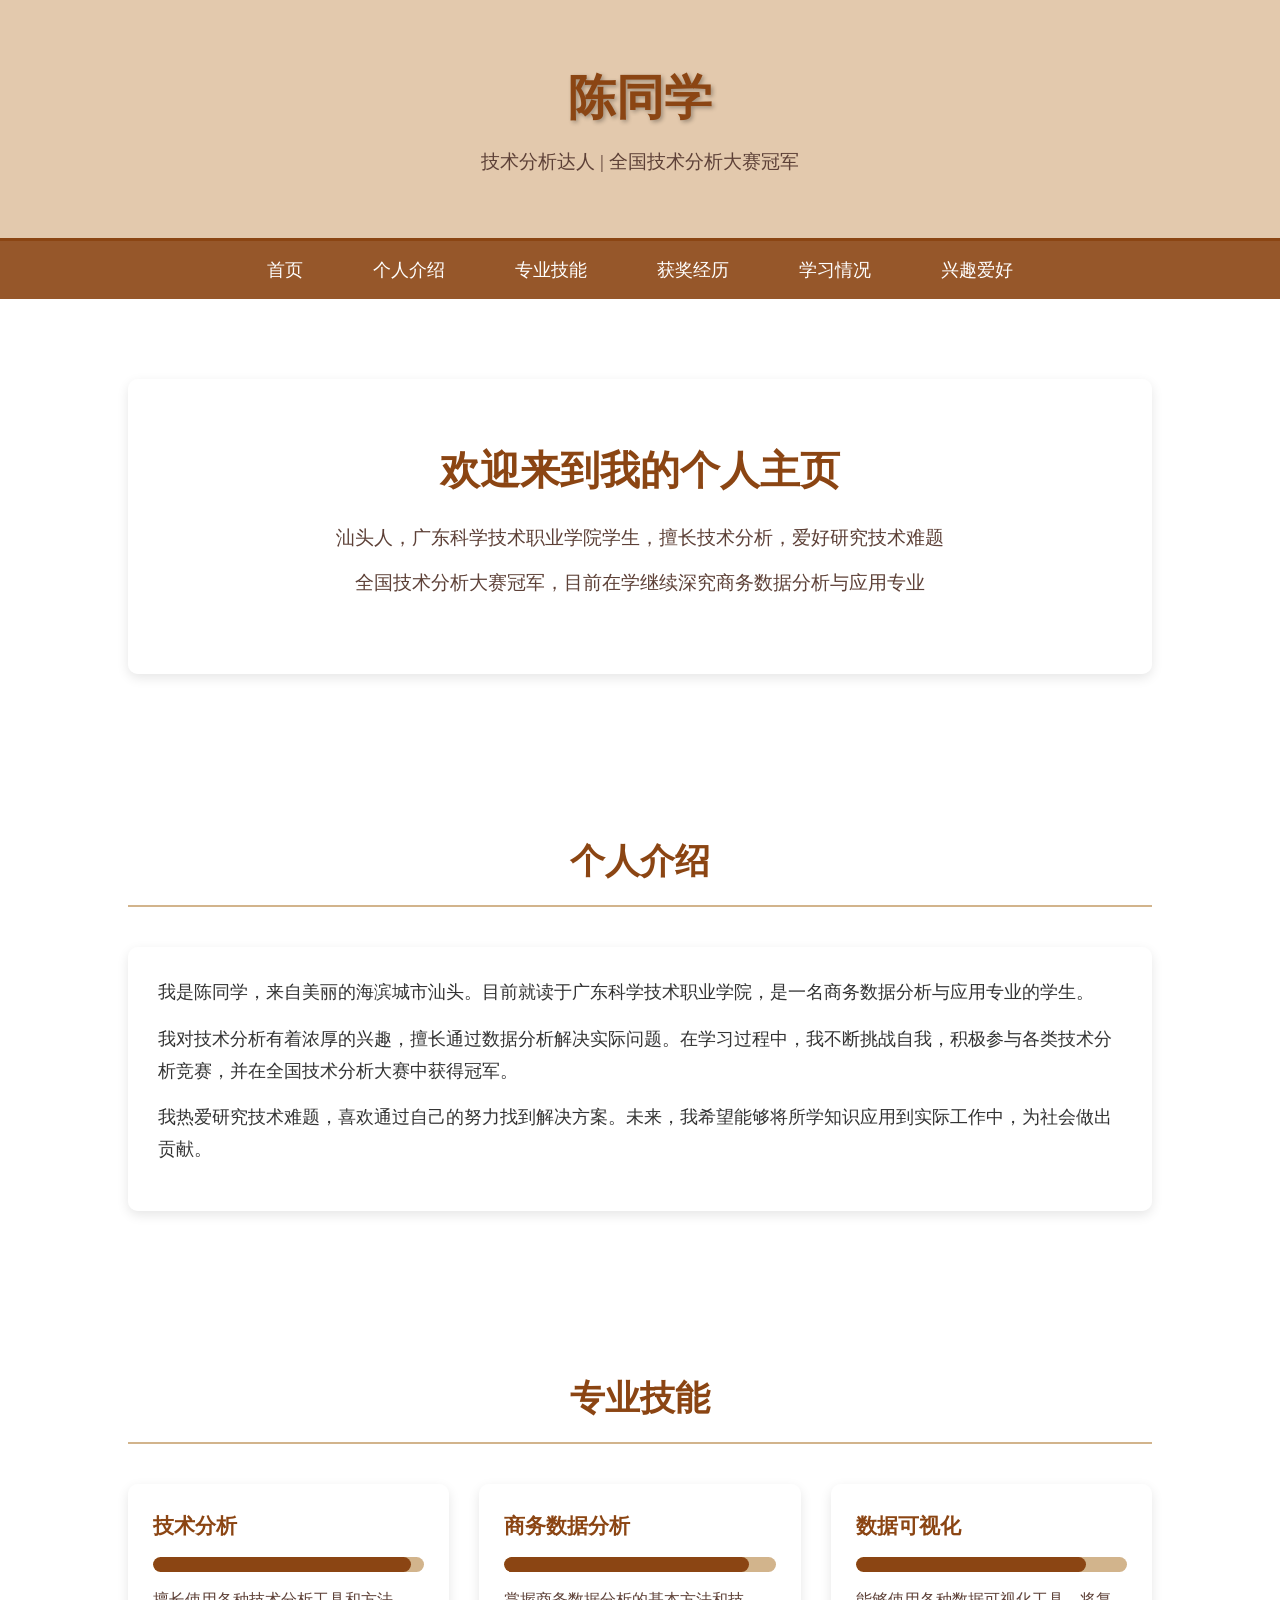
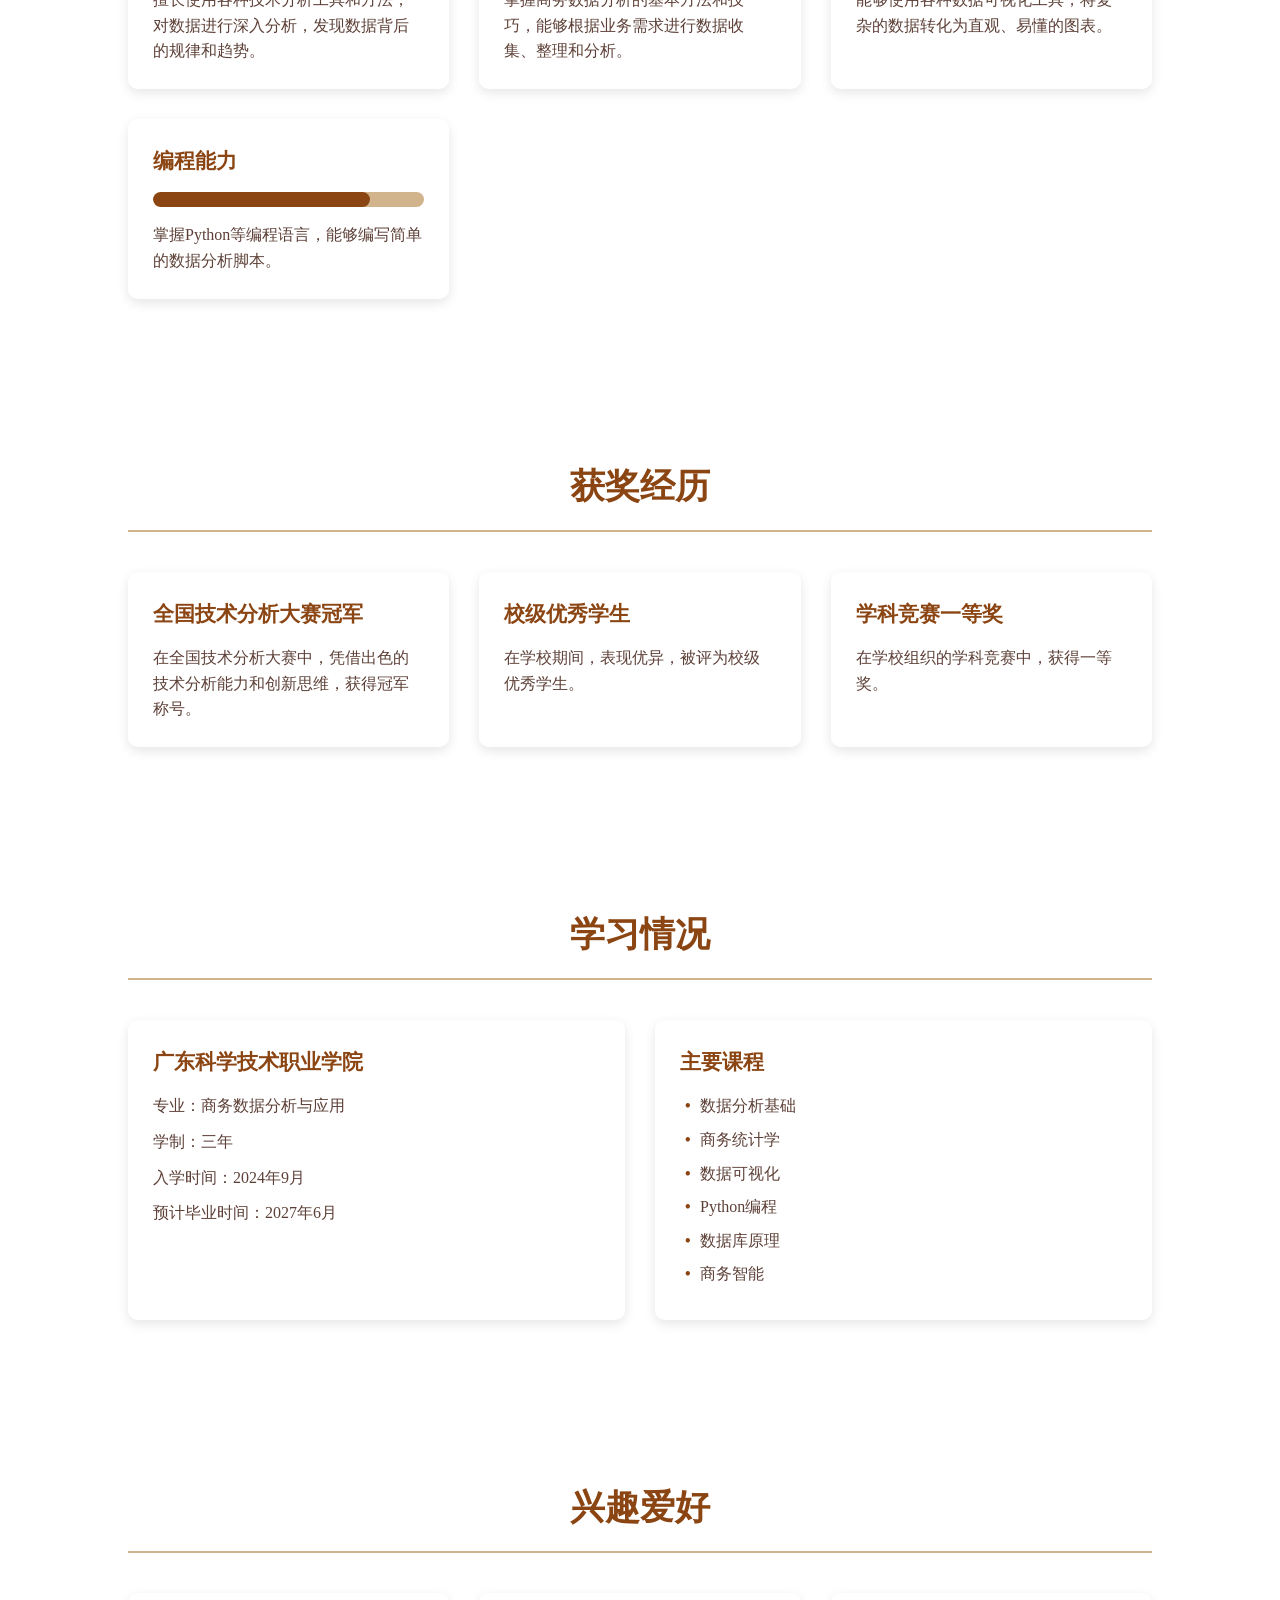
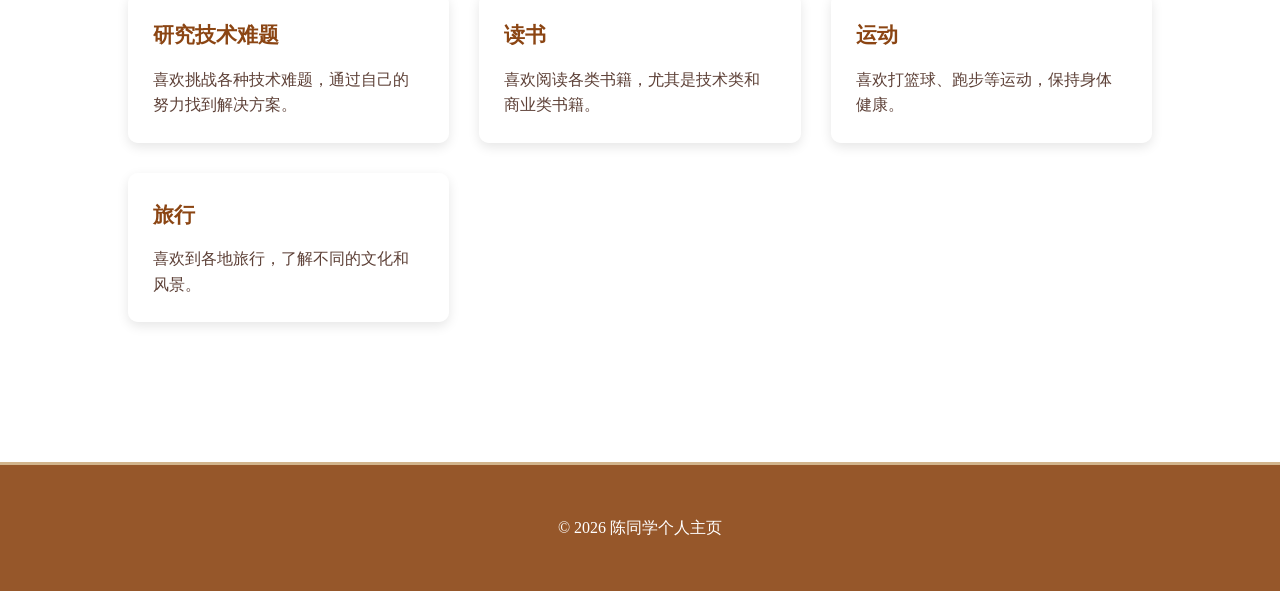
==== index.html @ b121e82c "Initial commit" ====
<!DOCTYPE html>
<html lang="zh-CN">
<head>
    <meta charset="UTF-8">
    <meta name="viewport" content="width=device-width, initial-scale=1.0">
    <title>陈同学 - 个人主页</title>
    <link rel="stylesheet" href="style.css">
</head>
<body>
    <!-- 页面顶部 -->
    <header class="header">
        <div class="header-content">
            <h1 class="title">陈同学</h1>
            <p class="subtitle">技术分析达人 | 全国技术分析大赛冠军</p>
        </div>
    </header>

    <!-- 导航栏 -->
    <nav class="nav">
        <ul class="nav-list">
            <li><a href="#home">首页</a></li>
            <li><a href="#about">个人介绍</a></li>
            <li><a href="#skills">专业技能</a></li>
            <li><a href="#awards">获奖经历</a></li>
            <li><a href="#education">学习情况</a></li>
            <li><a href="#hobbies">兴趣爱好</a></li>
        </ul>
    </nav>

    <!-- 首页 -->
    <section id="home" class="section">
        <div class="container">
            <div class="hero">
                <div class="hero-content">
                    <h2>欢迎来到我的个人主页</h2>
                    <p>汕头人，广东科学技术职业学院学生，擅长技术分析，爱好研究技术难题</p>
                    <p>全国技术分析大赛冠军，目前在学继续深究商务数据分析与应用专业</p>
                </div>
            </div>
        </div>
    </section>

    <!-- 个人介绍 -->
    <section id="about" class="section">
        <div class="container">
            <h2 class="section-title">个人介绍</h2>
            <div class="about-content">
                <p>我是陈同学，来自美丽的海滨城市汕头。目前就读于广东科学技术职业学院，是一名商务数据分析与应用专业的学生。</p>
                <p>我对技术分析有着浓厚的兴趣，擅长通过数据分析解决实际问题。在学习过程中，我不断挑战自我，积极参与各类技术分析竞赛，并在全国技术分析大赛中获得冠军。</p>
                <p>我热爱研究技术难题，喜欢通过自己的努力找到解决方案。未来，我希望能够将所学知识应用到实际工作中，为社会做出贡献。</p>
            </div>
        </div>
    </section>

    <!-- 专业技能 -->
    <section id="skills" class="section">
        <div class="container">
            <h2 class="section-title">专业技能</h2>
            <div class="skills-content">
                <div class="skill-item">
                    <h3>技术分析</h3>
                    <div class="skill-bar">
                        <div class="skill-progress" style="width: 95%;"></div>
                    </div>
                    <p>擅长使用各种技术分析工具和方法，对数据进行深入分析，发现数据背后的规律和趋势。</p>
                </div>
                <div class="skill-item">
                    <h3>商务数据分析</h3>
                    <div class="skill-bar">
                        <div class="skill-progress" style="width: 90%;"></div>
                    </div>
                    <p>掌握商务数据分析的基本方法和技巧，能够根据业务需求进行数据收集、整理和分析。</p>
                </div>
                <div class="skill-item">
                    <h3>数据可视化</h3>
                    <div class="skill-bar">
                        <div class="skill-progress" style="width: 85%;"></div>
                    </div>
                    <p>能够使用各种数据可视化工具，将复杂的数据转化为直观、易懂的图表。</p>
                </div>
                <div class="skill-item">
                    <h3>编程能力</h3>
                    <div class="skill-bar">
                        <div class="skill-progress" style="width: 80%;"></div>
                    </div>
                    <p>掌握Python等编程语言，能够编写简单的数据分析脚本。</p>
                </div>
            </div>
        </div>
    </section>

    <!-- 获奖经历 -->
    <section id="awards" class="section">
        <div class="container">
            <h2 class="section-title">获奖经历</h2>
            <div class="awards-content">
                <div class="award-item">
                    <h3>全国技术分析大赛冠军</h3>
                    <p>在全国技术分析大赛中，凭借出色的技术分析能力和创新思维，获得冠军称号。</p>
                </div>
                <div class="award-item">
                    <h3>校级优秀学生</h3>
                    <p>在学校期间，表现优异，被评为校级优秀学生。</p>
                </div>
                <div class="award-item">
                    <h3>学科竞赛一等奖</h3>
                    <p>在学校组织的学科竞赛中，获得一等奖。</p>
                </div>
            </div>
        </div>
    </section>

    <!-- 学习情况 -->
    <section id="education" class="section">
        <div class="container">
            <h2 class="section-title">学习情况</h2>
            <div class="education-content">
                <div class="education-item">
                    <h3>广东科学技术职业学院</h3>
                    <p>专业：商务数据分析与应用</p>
                    <p>学制：三年</p>
                    <p>入学时间：2024年9月</p>
                    <p>预计毕业时间：2027年6月</p>
                </div>
                <div class="education-item">
                    <h3>主要课程</h3>
                    <ul>
                        <li>数据分析基础</li>
                        <li>商务统计学</li>
                        <li>数据可视化</li>
                        <li>Python编程</li>
                        <li>数据库原理</li>
                        <li>商务智能</li>
                    </ul>
                </div>
            </div>
        </div>
    </section>

    <!-- 兴趣爱好 -->
    <section id="hobbies" class="section">
        <div class="container">
            <h2 class="section-title">兴趣爱好</h2>
            <div class="hobbies-content">
                <div class="hobby-item">
                    <h3>研究技术难题</h3>
                    <p>喜欢挑战各种技术难题，通过自己的努力找到解决方案。</p>
                </div>
                <div class="hobby-item">
                    <h3>读书</h3>
                    <p>喜欢阅读各类书籍，尤其是技术类和商业类书籍。</p>
                </div>
                <div class="hobby-item">
                    <h3>运动</h3>
                    <p>喜欢打篮球、跑步等运动，保持身体健康。</p>
                </div>
                <div class="hobby-item">
                    <h3>旅行</h3>
                    <p>喜欢到各地旅行，了解不同的文化和风景。</p>
                </div>
            </div>
        </div>
    </section>

    <!-- 页脚 -->
    <footer class="footer">
        <div class="container">
            <p>© 2026 陈同学个人主页</p>
        </div>
    </footer>

    <script src="script.js"></script>
</body>
</html>
---- style.css ----
/* 全局样式 */
* {
    margin: 0;
    padding: 0;
    box-sizing: border-box;
}

body {
    font-family: 'SimSun', serif;
    background-color: #fff;
    color: #333;
    line-height: 1.6;
    background-image: url('https://trae-api-cn.mchost.guru/api/ide/v1/text_to_image?prompt=chinese%20ancient%20style%20paper%20texture%20background&image_size=square_hd');
    background-size: cover;
    background-attachment: fixed;
}

.container {
    width: 80%;
    margin: 0 auto;
    padding: 20px 0;
}

/* 页面顶部 */
.header {
    background-color: rgba(221, 188, 153, 0.8);
    padding: 60px 0;
    text-align: center;
    border-bottom: 3px solid #8B4513;
}

.header-content {
    max-width: 800px;
    margin: 0 auto;
}

.title {
    font-size: 3rem;
    color: #8B4513;
    margin-bottom: 10px;
    text-shadow: 2px 2px 4px rgba(0, 0, 0, 0.3);
}

.subtitle {
    font-size: 1.2rem;
    color: #5D4037;
}

/* 导航栏 */
.nav {
    background-color: rgba(139, 69, 19, 0.9);
    position: sticky;
    top: 0;
    z-index: 1000;
}

.nav-list {
    display: flex;
    justify-content: center;
    list-style: none;
}

.nav-list li {
    margin: 0 15px;
}

.nav-list a {
    display: block;
    padding: 15px 20px;
    color: #fff;
    text-decoration: none;
    font-size: 1.1rem;
    transition: all 0.3s ease;
}

.nav-list a:hover {
    background-color: rgba(255, 255, 255, 0.2);
    transform: translateY(-2px);
}

/* 通用 section 样式 */
.section {
    padding: 60px 0;
}

.section-title {
    font-size: 2.2rem;
    color: #8B4513;
    text-align: center;
    margin-bottom: 40px;
    padding-bottom: 15px;
    border-bottom: 2px solid #D2B48C;
}

/* 首页 */
.hero {
    text-align: center;
    padding: 60px 20px;
    background-color: rgba(255, 255, 255, 0.8);
    border-radius: 10px;
    box-shadow: 0 4px 12px rgba(0, 0, 0, 0.1);
}

.hero-content h2 {
    font-size: 2.5rem;
    color: #8B4513;
    margin-bottom: 20px;
}

.hero-content p {
    font-size: 1.2rem;
    color: #5D4037;
    margin-bottom: 15px;
}

/* 个人介绍 */
.about-content {
    background-color: rgba(255, 255, 255, 0.8);
    padding: 30px;
    border-radius: 10px;
    box-shadow: 0 4px 12px rgba(0, 0, 0, 0.1);
}

.about-content p {
    margin-bottom: 15px;
    font-size: 1.1rem;
    line-height: 1.8;
}

/* 专业技能 */
.skills-content {
    display: grid;
    grid-template-columns: repeat(auto-fit, minmax(300px, 1fr));
    gap: 30px;
}

.skill-item {
    background-color: rgba(255, 255, 255, 0.8);
    padding: 25px;
    border-radius: 10px;
    box-shadow: 0 4px 12px rgba(0, 0, 0, 0.1);
    transition: transform 0.3s ease;
}

.skill-item:hover {
    transform: translateY(-5px);
}

.skill-item h3 {
    font-size: 1.3rem;
    color: #8B4513;
    margin-bottom: 15px;
}

.skill-bar {
    width: 100%;
    height: 15px;
    background-color: #D2B48C;
    border-radius: 10px;
    overflow: hidden;
    margin-bottom: 15px;
}

.skill-progress {
    height: 100%;
    background-color: #8B4513;
    border-radius: 10px;
    transition: width 1.5s ease;
}

.skill-item p {
    font-size: 1rem;
    color: #5D4037;
}

/* 获奖经历 */
.awards-content {
    display: grid;
    grid-template-columns: repeat(auto-fit, minmax(300px, 1fr));
    gap: 30px;
}

.award-item {
    background-color: rgba(255, 255, 255, 0.8);
    padding: 25px;
    border-radius: 10px;
    box-shadow: 0 4px 12px rgba(0, 0, 0, 0.1);
    transition: transform 0.3s ease;
}

.award-item:hover {
    transform: translateY(-5px);
}

.award-item h3 {
    font-size: 1.3rem;
    color: #8B4513;
    margin-bottom: 15px;
}

.award-item p {
    font-size: 1rem;
    color: #5D4037;
}

/* 学习情况 */
.education-content {
    display: grid;
    grid-template-columns: repeat(auto-fit, minmax(300px, 1fr));
    gap: 30px;
}

.education-item {
    background-color: rgba(255, 255, 255, 0.8);
    padding: 25px;
    border-radius: 10px;
    box-shadow: 0 4px 12px rgba(0, 0, 0, 0.1);
}

.education-item h3 {
    font-size: 1.3rem;
    color: #8B4513;
    margin-bottom: 15px;
}

.education-item p {
    font-size: 1rem;
    color: #5D4037;
    margin-bottom: 10px;
}

.education-item ul {
    list-style: none;
    margin-left: 20px;
}

.education-item li {
    font-size: 1rem;
    color: #5D4037;
    margin-bottom: 8px;
    position: relative;
}

.education-item li::before {
    content: "•";
    color: #8B4513;
    font-weight: bold;
    position: absolute;
    left: -15px;
}

/* 兴趣爱好 */
.hobbies-content {
    display: grid;
    grid-template-columns: repeat(auto-fit, minmax(250px, 1fr));
    gap: 30px;
}

.hobby-item {
    background-color: rgba(255, 255, 255, 0.8);
    padding: 25px;
    border-radius: 10px;
    box-shadow: 0 4px 12px rgba(0, 0, 0, 0.1);
    transition: transform 0.3s ease;
}

.hobby-item:hover {
    transform: translateY(-5px);
}

.hobby-item h3 {
    font-size: 1.3rem;
    color: #8B4513;
    margin-bottom: 15px;
}

.hobby-item p {
    font-size: 1rem;
    color: #5D4037;
}

/* 页脚 */
.footer {
    background-color: rgba(139, 69, 19, 0.9);
    color: #fff;
    text-align: center;
    padding: 30px 0;
    margin-top: 60px;
    border-top: 3px solid #D2B48C;
}

.footer p {
    font-size: 1rem;
}

/* 响应式设计 */
@media (max-width: 768px) {
    .container {
        width: 90%;
    }

    .nav-list {
        flex-direction: column;
        align-items: center;
    }

    .nav-list li {
        margin: 5px 0;
    }

    .title {
        font-size: 2.5rem;
    }

    .hero-content h2 {
        font-size: 2rem;
    }

    .section-title {
        font-size: 1.8rem;
    }
}

@media (max-width: 480px) {
    .header {
        padding: 40px 0;
    }

    .title {
        font-size: 2rem;
    }

    .subtitle {
        font-size: 1rem;
    }

    .hero-content h2 {
        font-size: 1.5rem;
    }

    .hero-content p {
        font-size: 1rem;
    }

    .section {
        padding: 40px 0;
    }

    .section-title {
        font-size: 1.5rem;
    }
}
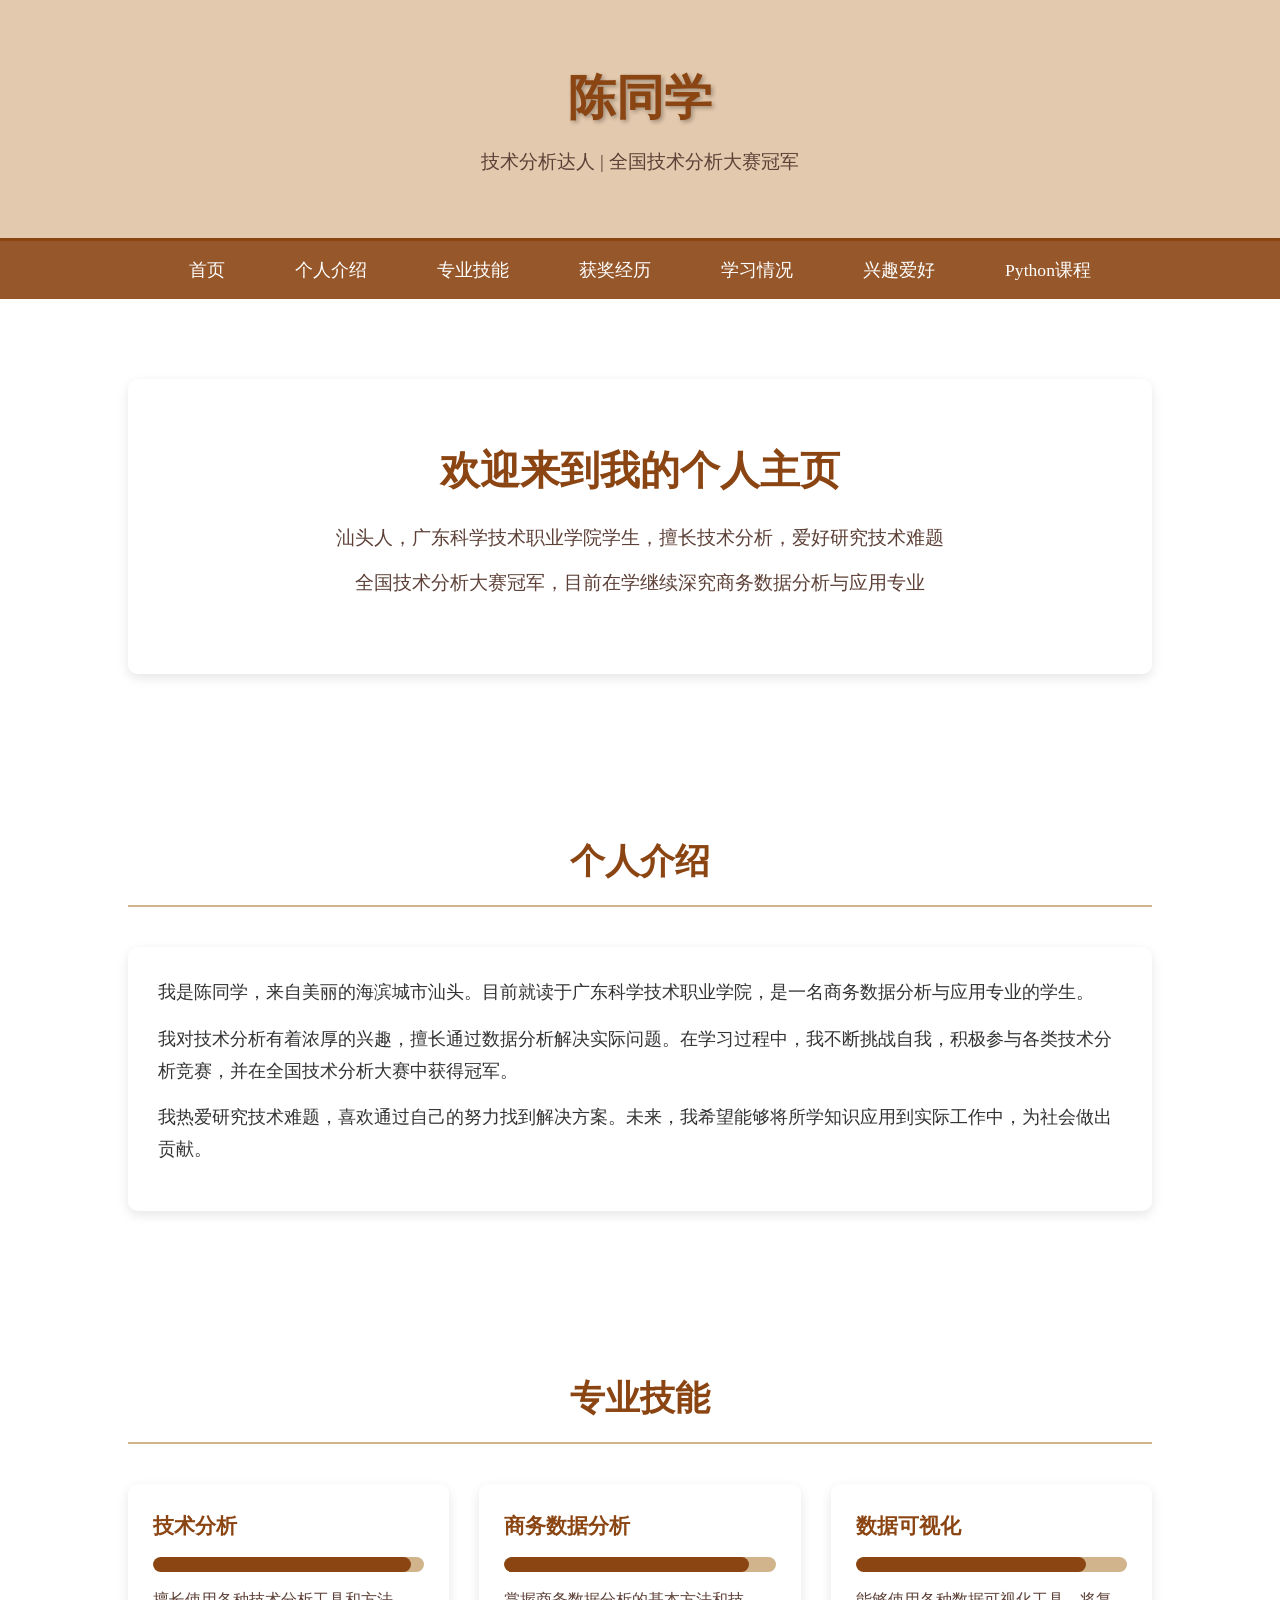
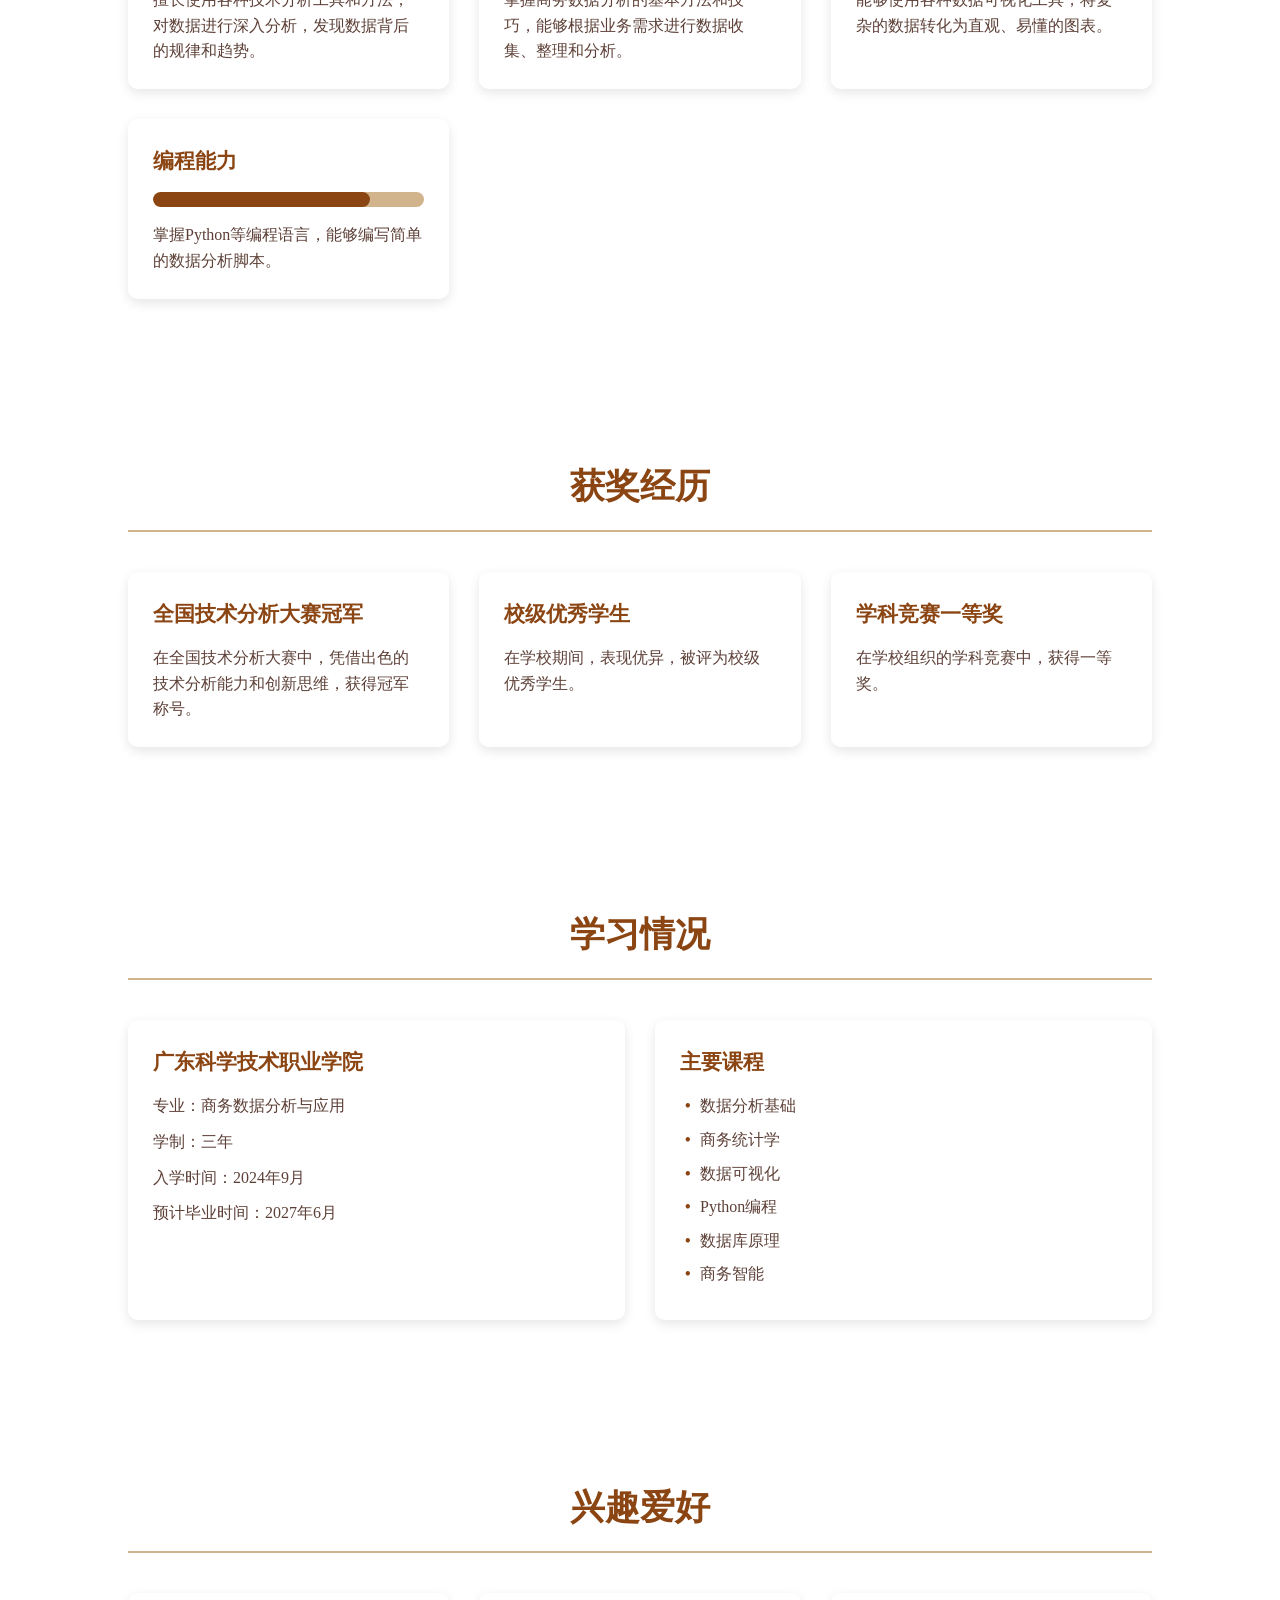
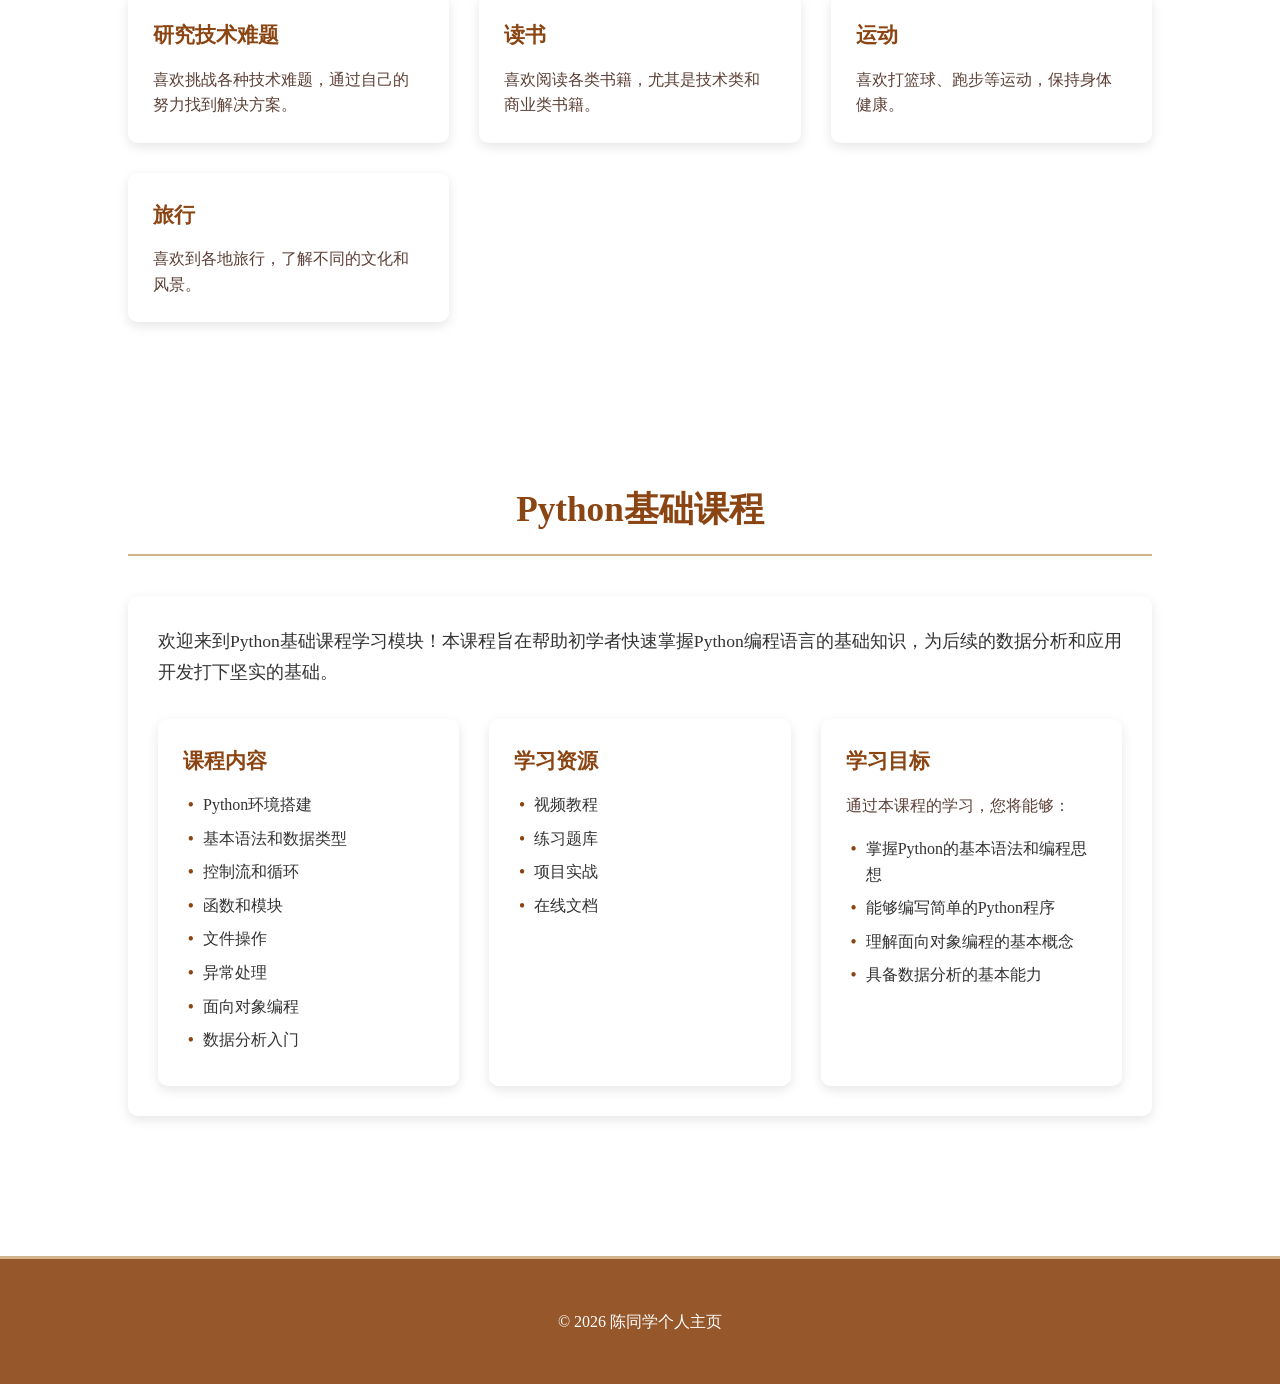
==== commit 249b06dc: "添加Python基础课程学习模块" ====
--- a/index.html
+++ b/index.html
@@ -24,6 +24,7 @@
             <li><a href="#awards">获奖经历</a></li>
             <li><a href="#education">学习情况</a></li>
             <li><a href="#hobbies">兴趣爱好</a></li>
+            <li><a href="#python-course">Python课程</a></li>
         </ul>
     </nav>
 
@@ -162,6 +163,98 @@
         </div>
     </section>
 
+    <!-- Python课程 -->
+    <section id="python-course" class="section">
+        <div class="container">
+            <h2 class="section-title">Python基础课程</h2>
+            <div class="about-content">
+                <p>欢迎来到Python基础课程学习模块！本课程旨在帮助初学者快速掌握Python编程语言的基础知识，为后续的数据分析和应用开发打下坚实的基础。</p>
+                <div class="hobbies-content" style="margin-top: 30px;">
+                    <div class="hobby-item">
+                        <h3>课程内容</h3>
+                        <ul style="list-style: none; margin-left: 20px;">
+                            <li style="position: relative; margin-bottom: 8px;">
+                                <span style="color: #8B4513; font-weight: bold; position: absolute; left: -15px;">•</span>
+                                Python环境搭建
+                            </li>
+                            <li style="position: relative; margin-bottom: 8px;">
+                                <span style="color: #8B4513; font-weight: bold; position: absolute; left: -15px;">•</span>
+                                基本语法和数据类型
+                            </li>
+                            <li style="position: relative; margin-bottom: 8px;">
+                                <span style="color: #8B4513; font-weight: bold; position: absolute; left: -15px;">•</span>
+                                控制流和循环
+                            </li>
+                            <li style="position: relative; margin-bottom: 8px;">
+                                <span style="color: #8B4513; font-weight: bold; position: absolute; left: -15px;">•</span>
+                                函数和模块
+                            </li>
+                            <li style="position: relative; margin-bottom: 8px;">
+                                <span style="color: #8B4513; font-weight: bold; position: absolute; left: -15px;">•</span>
+                                文件操作
+                            </li>
+                            <li style="position: relative; margin-bottom: 8px;">
+                                <span style="color: #8B4513; font-weight: bold; position: absolute; left: -15px;">•</span>
+                                异常处理
+                            </li>
+                            <li style="position: relative; margin-bottom: 8px;">
+                                <span style="color: #8B4513; font-weight: bold; position: absolute; left: -15px;">•</span>
+                                面向对象编程
+                            </li>
+                            <li style="position: relative; margin-bottom: 8px;">
+                                <span style="color: #8B4513; font-weight: bold; position: absolute; left: -15px;">•</span>
+                                数据分析入门
+                            </li>
+                        </ul>
+                    </div>
+                    <div class="hobby-item">
+                        <h3>学习资源</h3>
+                        <ul style="list-style: none; margin-left: 20px;">
+                            <li style="position: relative; margin-bottom: 8px;">
+                                <span style="color: #8B4513; font-weight: bold; position: absolute; left: -15px;">•</span>
+                                视频教程
+                            </li>
+                            <li style="position: relative; margin-bottom: 8px;">
+                                <span style="color: #8B4513; font-weight: bold; position: absolute; left: -15px;">•</span>
+                                练习题库
+                            </li>
+                            <li style="position: relative; margin-bottom: 8px;">
+                                <span style="color: #8B4513; font-weight: bold; position: absolute; left: -15px;">•</span>
+                                项目实战
+                            </li>
+                            <li style="position: relative; margin-bottom: 8px;">
+                                <span style="color: #8B4513; font-weight: bold; position: absolute; left: -15px;">•</span>
+                                在线文档
+                            </li>
+                        </ul>
+                    </div>
+                    <div class="hobby-item">
+                        <h3>学习目标</h3>
+                        <p>通过本课程的学习，您将能够：</p>
+                        <ul style="list-style: none; margin-left: 20px;">
+                            <li style="position: relative; margin-bottom: 8px;">
+                                <span style="color: #8B4513; font-weight: bold; position: absolute; left: -15px;">•</span>
+                                掌握Python的基本语法和编程思想
+                            </li>
+                            <li style="position: relative; margin-bottom: 8px;">
+                                <span style="color: #8B4513; font-weight: bold; position: absolute; left: -15px;">•</span>
+                                能够编写简单的Python程序
+                            </li>
+                            <li style="position: relative; margin-bottom: 8px;">
+                                <span style="color: #8B4513; font-weight: bold; position: absolute; left: -15px;">•</span>
+                                理解面向对象编程的基本概念
+                            </li>
+                            <li style="position: relative; margin-bottom: 8px;">
+                                <span style="color: #8B4513; font-weight: bold; position: absolute; left: -15px;">•</span>
+                                具备数据分析的基本能力
+                            </li>
+                        </ul>
+                    </div>
+                </div>
+            </div>
+        </div>
+    </section>
+
     <!-- 页脚 -->
     <footer class="footer">
         <div class="container">
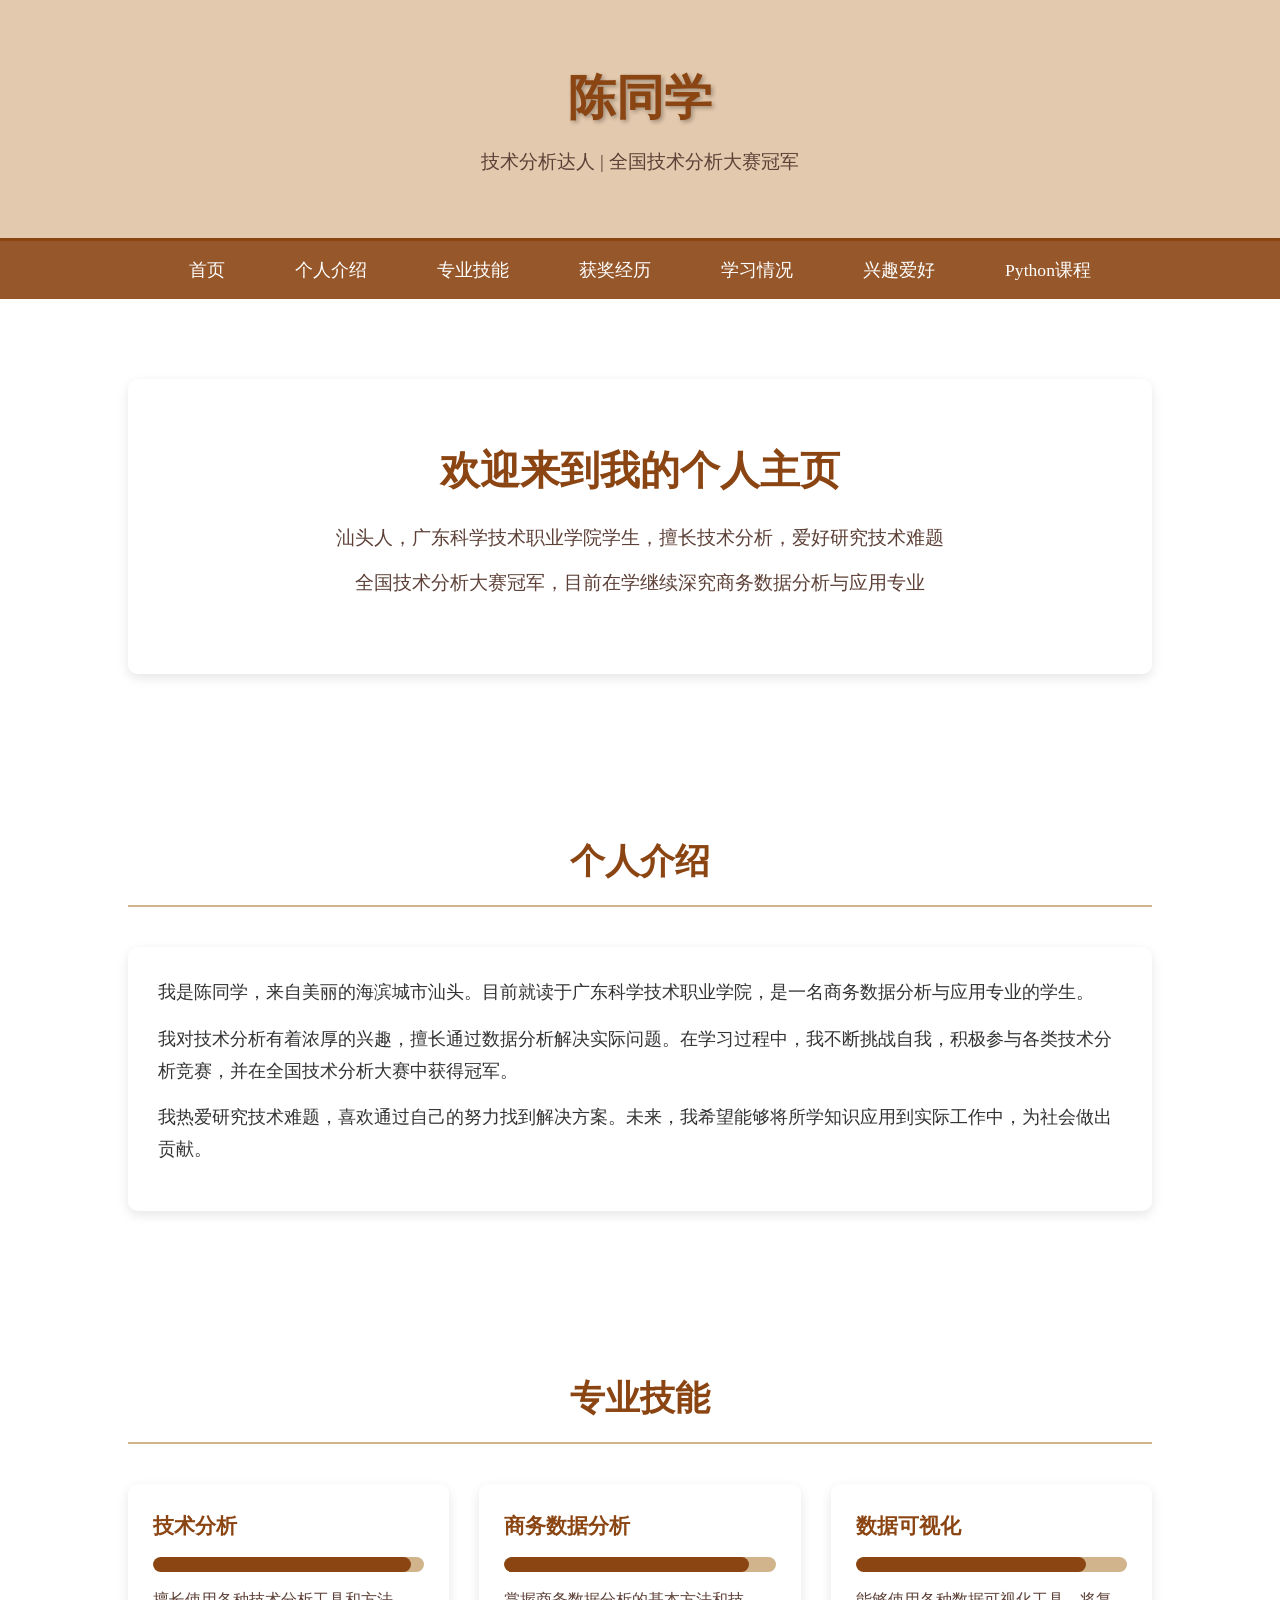
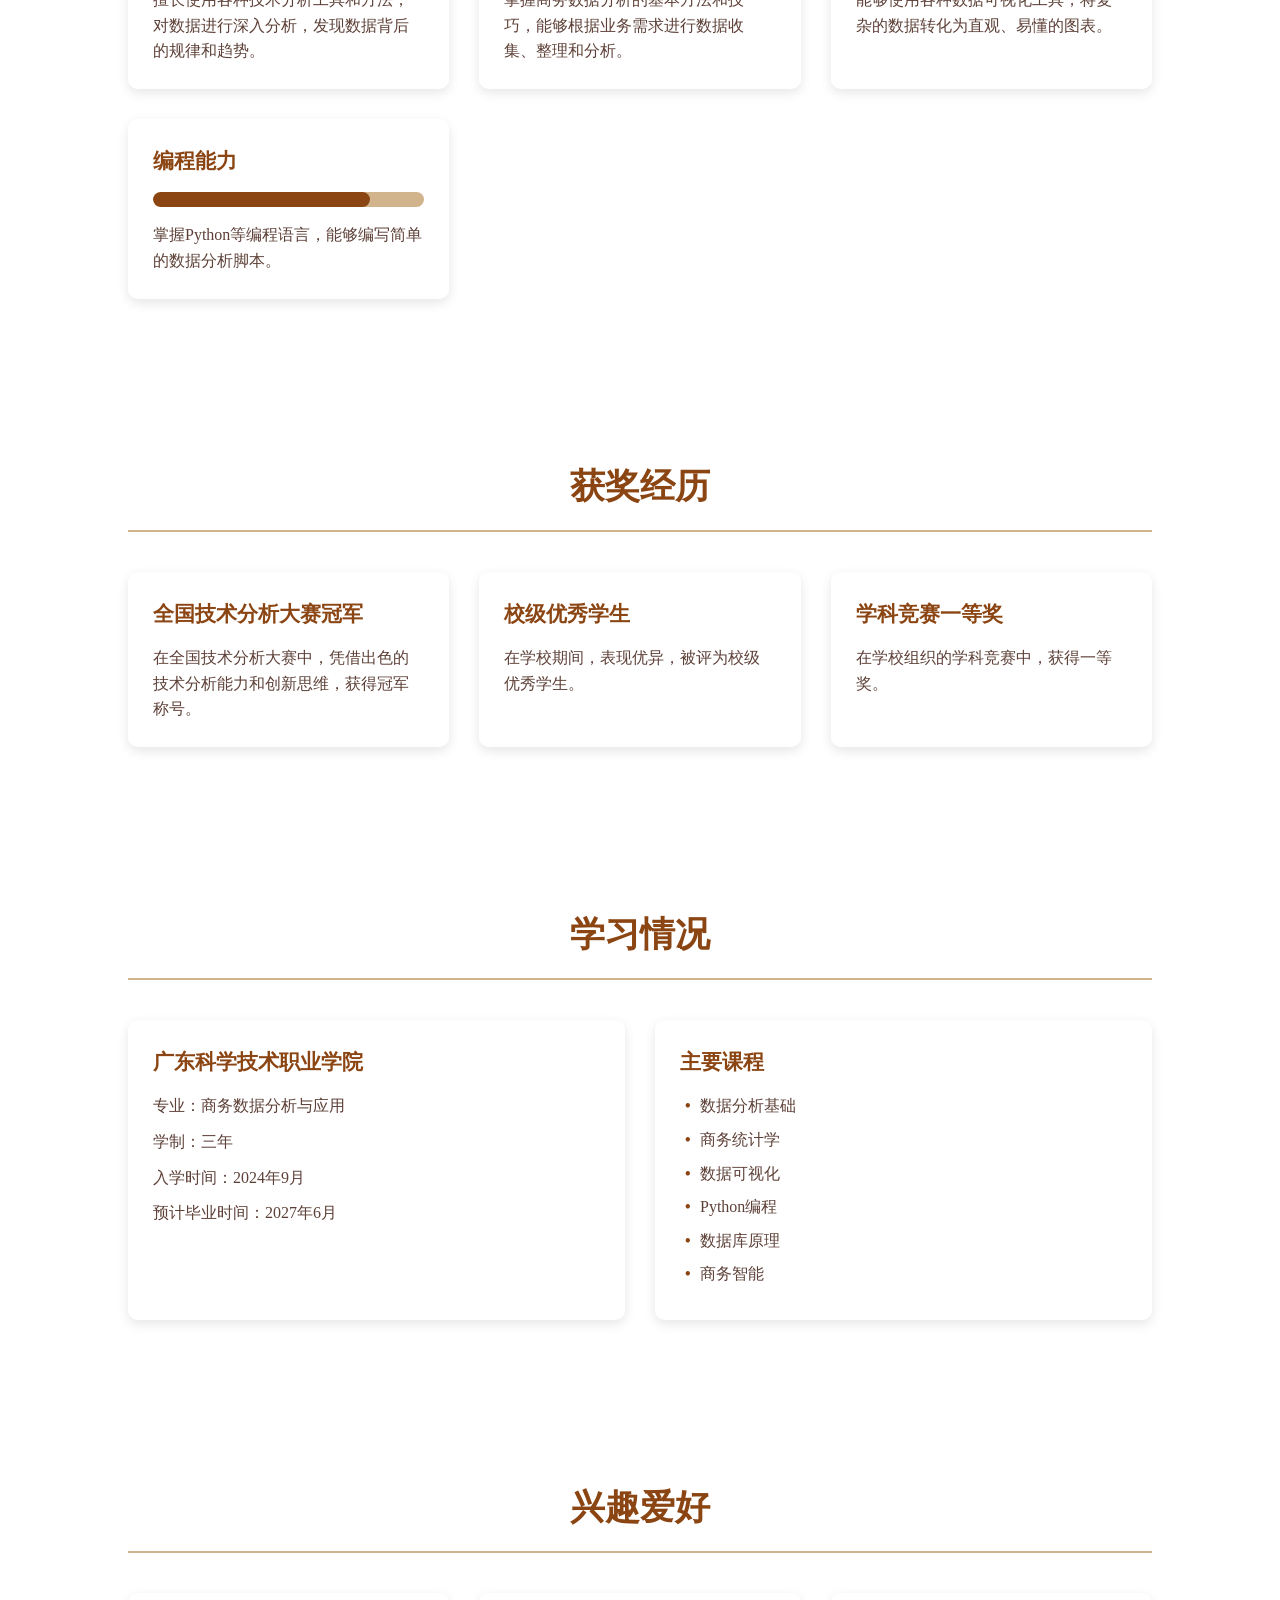
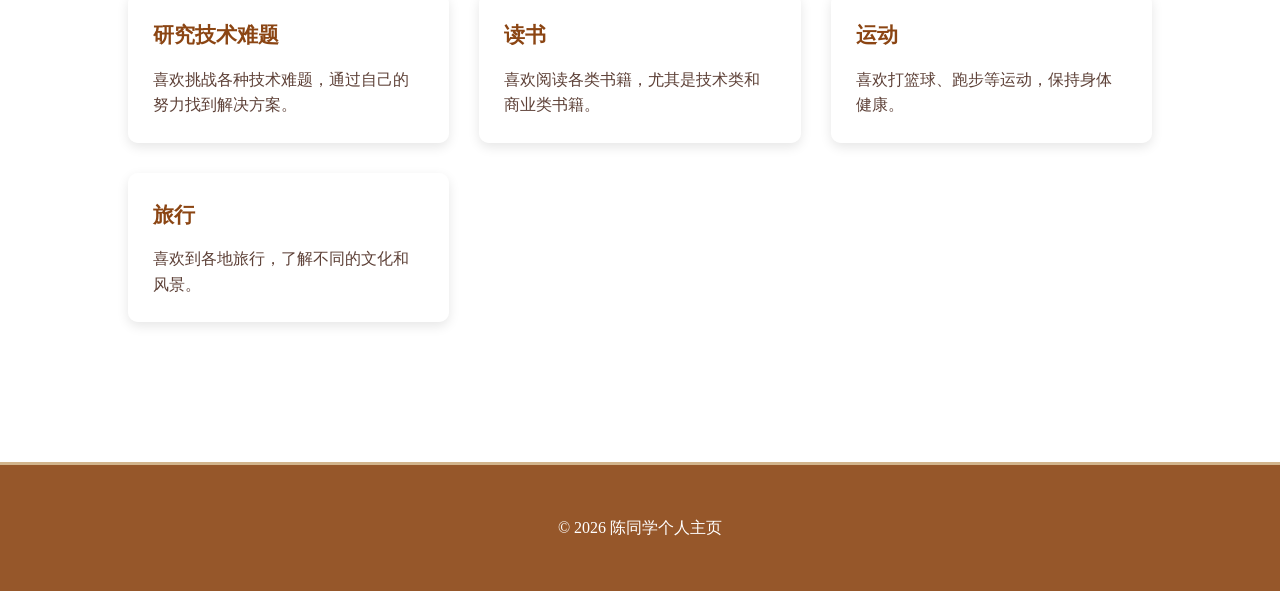
==== commit ff4f826f: "创建Python基础课程独立页面，只包含基础语法内容" ====
--- a/index.html
+++ b/index.html
@@ -24,7 +24,7 @@
             <li><a href="#awards">获奖经历</a></li>
             <li><a href="#education">学习情况</a></li>
             <li><a href="#hobbies">兴趣爱好</a></li>
-            <li><a href="#python-course">Python课程</a></li>
+            <li><a href="python-course.html">Python课程</a></li>
         </ul>
     </nav>
 
@@ -163,97 +163,7 @@
         </div>
     </section>
 
-    <!-- Python课程 -->
-    <section id="python-course" class="section">
-        <div class="container">
-            <h2 class="section-title">Python基础课程</h2>
-            <div class="about-content">
-                <p>欢迎来到Python基础课程学习模块！本课程旨在帮助初学者快速掌握Python编程语言的基础知识，为后续的数据分析和应用开发打下坚实的基础。</p>
-                <div class="hobbies-content" style="margin-top: 30px;">
-                    <div class="hobby-item">
-                        <h3>课程内容</h3>
-                        <ul style="list-style: none; margin-left: 20px;">
-                            <li style="position: relative; margin-bottom: 8px;">
-                                <span style="color: #8B4513; font-weight: bold; position: absolute; left: -15px;">•</span>
-                                Python环境搭建
-                            </li>
-                            <li style="position: relative; margin-bottom: 8px;">
-                                <span style="color: #8B4513; font-weight: bold; position: absolute; left: -15px;">•</span>
-                                基本语法和数据类型
-                            </li>
-                            <li style="position: relative; margin-bottom: 8px;">
-                                <span style="color: #8B4513; font-weight: bold; position: absolute; left: -15px;">•</span>
-                                控制流和循环
-                            </li>
-                            <li style="position: relative; margin-bottom: 8px;">
-                                <span style="color: #8B4513; font-weight: bold; position: absolute; left: -15px;">•</span>
-                                函数和模块
-                            </li>
-                            <li style="position: relative; margin-bottom: 8px;">
-                                <span style="color: #8B4513; font-weight: bold; position: absolute; left: -15px;">•</span>
-                                文件操作
-                            </li>
-                            <li style="position: relative; margin-bottom: 8px;">
-                                <span style="color: #8B4513; font-weight: bold; position: absolute; left: -15px;">•</span>
-                                异常处理
-                            </li>
-                            <li style="position: relative; margin-bottom: 8px;">
-                                <span style="color: #8B4513; font-weight: bold; position: absolute; left: -15px;">•</span>
-                                面向对象编程
-                            </li>
-                            <li style="position: relative; margin-bottom: 8px;">
-                                <span style="color: #8B4513; font-weight: bold; position: absolute; left: -15px;">•</span>
-                                数据分析入门
-                            </li>
-                        </ul>
-                    </div>
-                    <div class="hobby-item">
-                        <h3>学习资源</h3>
-                        <ul style="list-style: none; margin-left: 20px;">
-                            <li style="position: relative; margin-bottom: 8px;">
-                                <span style="color: #8B4513; font-weight: bold; position: absolute; left: -15px;">•</span>
-                                视频教程
-                            </li>
-                            <li style="position: relative; margin-bottom: 8px;">
-                                <span style="color: #8B4513; font-weight: bold; position: absolute; left: -15px;">•</span>
-                                练习题库
-                            </li>
-                            <li style="position: relative; margin-bottom: 8px;">
-                                <span style="color: #8B4513; font-weight: bold; position: absolute; left: -15px;">•</span>
-                                项目实战
-                            </li>
-                            <li style="position: relative; margin-bottom: 8px;">
-                                <span style="color: #8B4513; font-weight: bold; position: absolute; left: -15px;">•</span>
-                                在线文档
-                            </li>
-                        </ul>
-                    </div>
-                    <div class="hobby-item">
-                        <h3>学习目标</h3>
-                        <p>通过本课程的学习，您将能够：</p>
-                        <ul style="list-style: none; margin-left: 20px;">
-                            <li style="position: relative; margin-bottom: 8px;">
-                                <span style="color: #8B4513; font-weight: bold; position: absolute; left: -15px;">•</span>
-                                掌握Python的基本语法和编程思想
-                            </li>
-                            <li style="position: relative; margin-bottom: 8px;">
-                                <span style="color: #8B4513; font-weight: bold; position: absolute; left: -15px;">•</span>
-                                能够编写简单的Python程序
-                            </li>
-                            <li style="position: relative; margin-bottom: 8px;">
-                                <span style="color: #8B4513; font-weight: bold; position: absolute; left: -15px;">•</span>
-                                理解面向对象编程的基本概念
-                            </li>
-                            <li style="position: relative; margin-bottom: 8px;">
-                                <span style="color: #8B4513; font-weight: bold; position: absolute; left: -15px;">•</span>
-                                具备数据分析的基本能力
-                            </li>
-                        </ul>
-                    </div>
-                </div>
-            </div>
-        </div>
-    </section>
+
 
     <!-- 页脚 -->
     <footer class="footer">
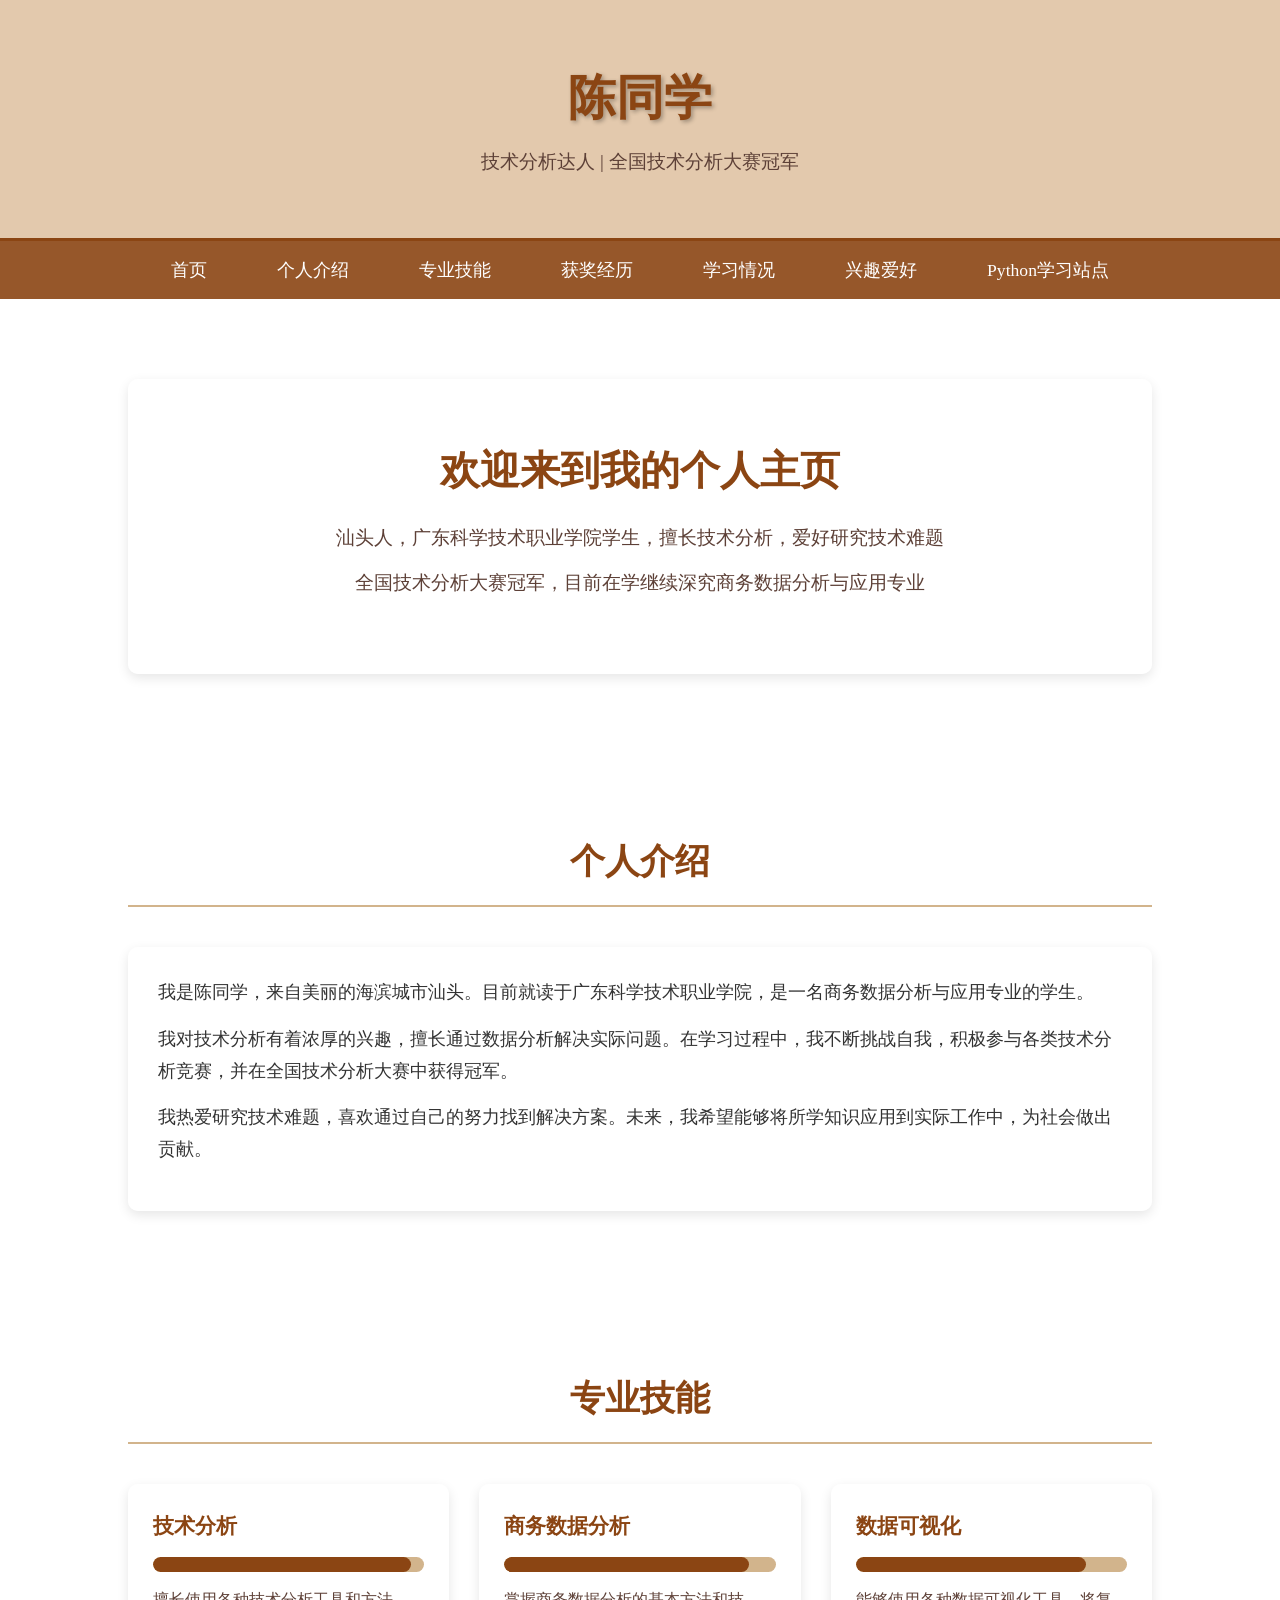
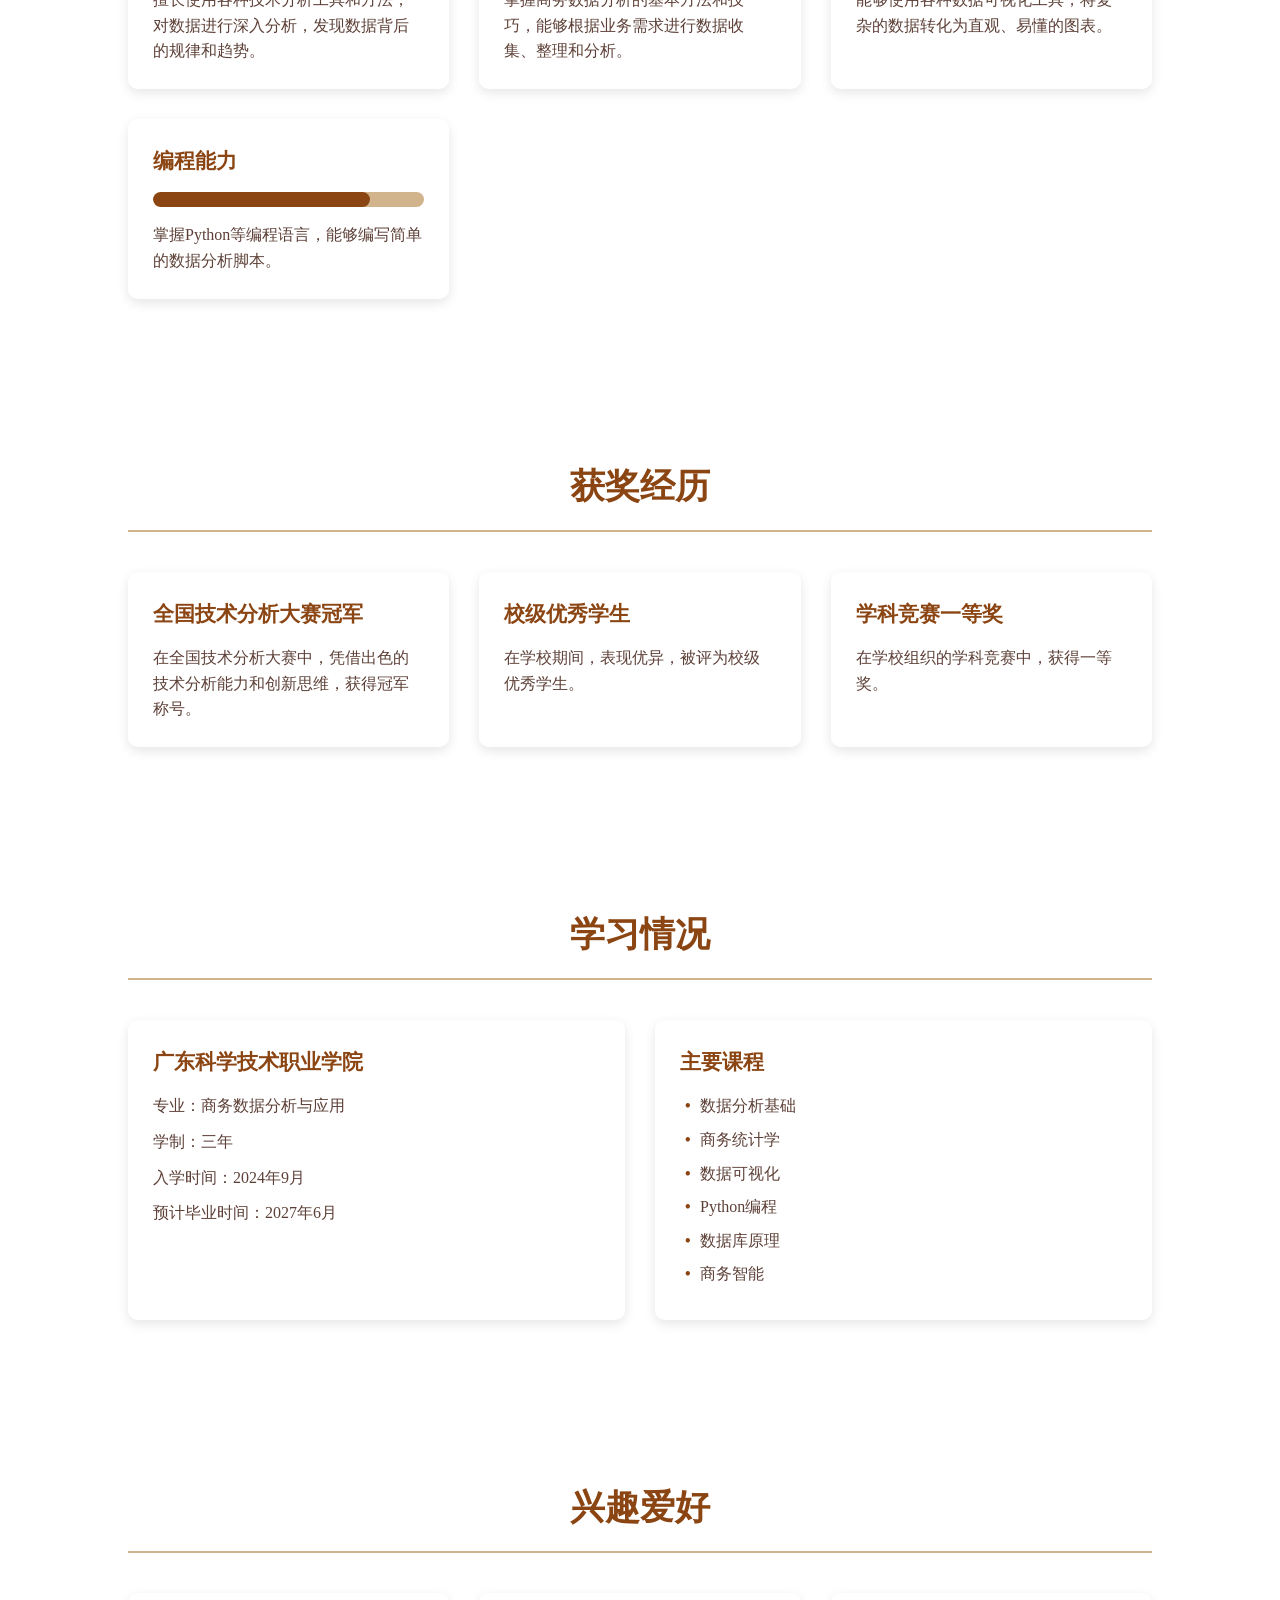
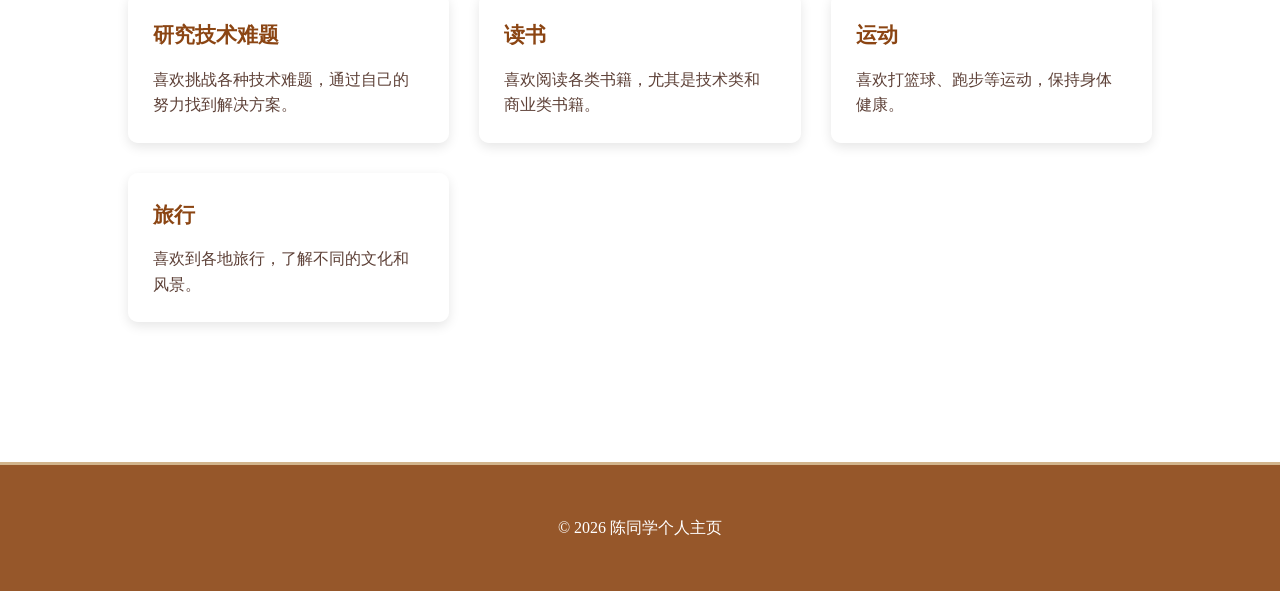
==== commit 805834e3: "将Python基础课程升级为独立的学习站点" ====
--- a/index.html
+++ b/index.html
@@ -24,7 +24,7 @@
             <li><a href="#awards">获奖经历</a></li>
             <li><a href="#education">学习情况</a></li>
             <li><a href="#hobbies">兴趣爱好</a></li>
-            <li><a href="python-course.html">Python课程</a></li>
+            <li><a href="python-course.html">Python学习站点</a></li>
         </ul>
     </nav>
 
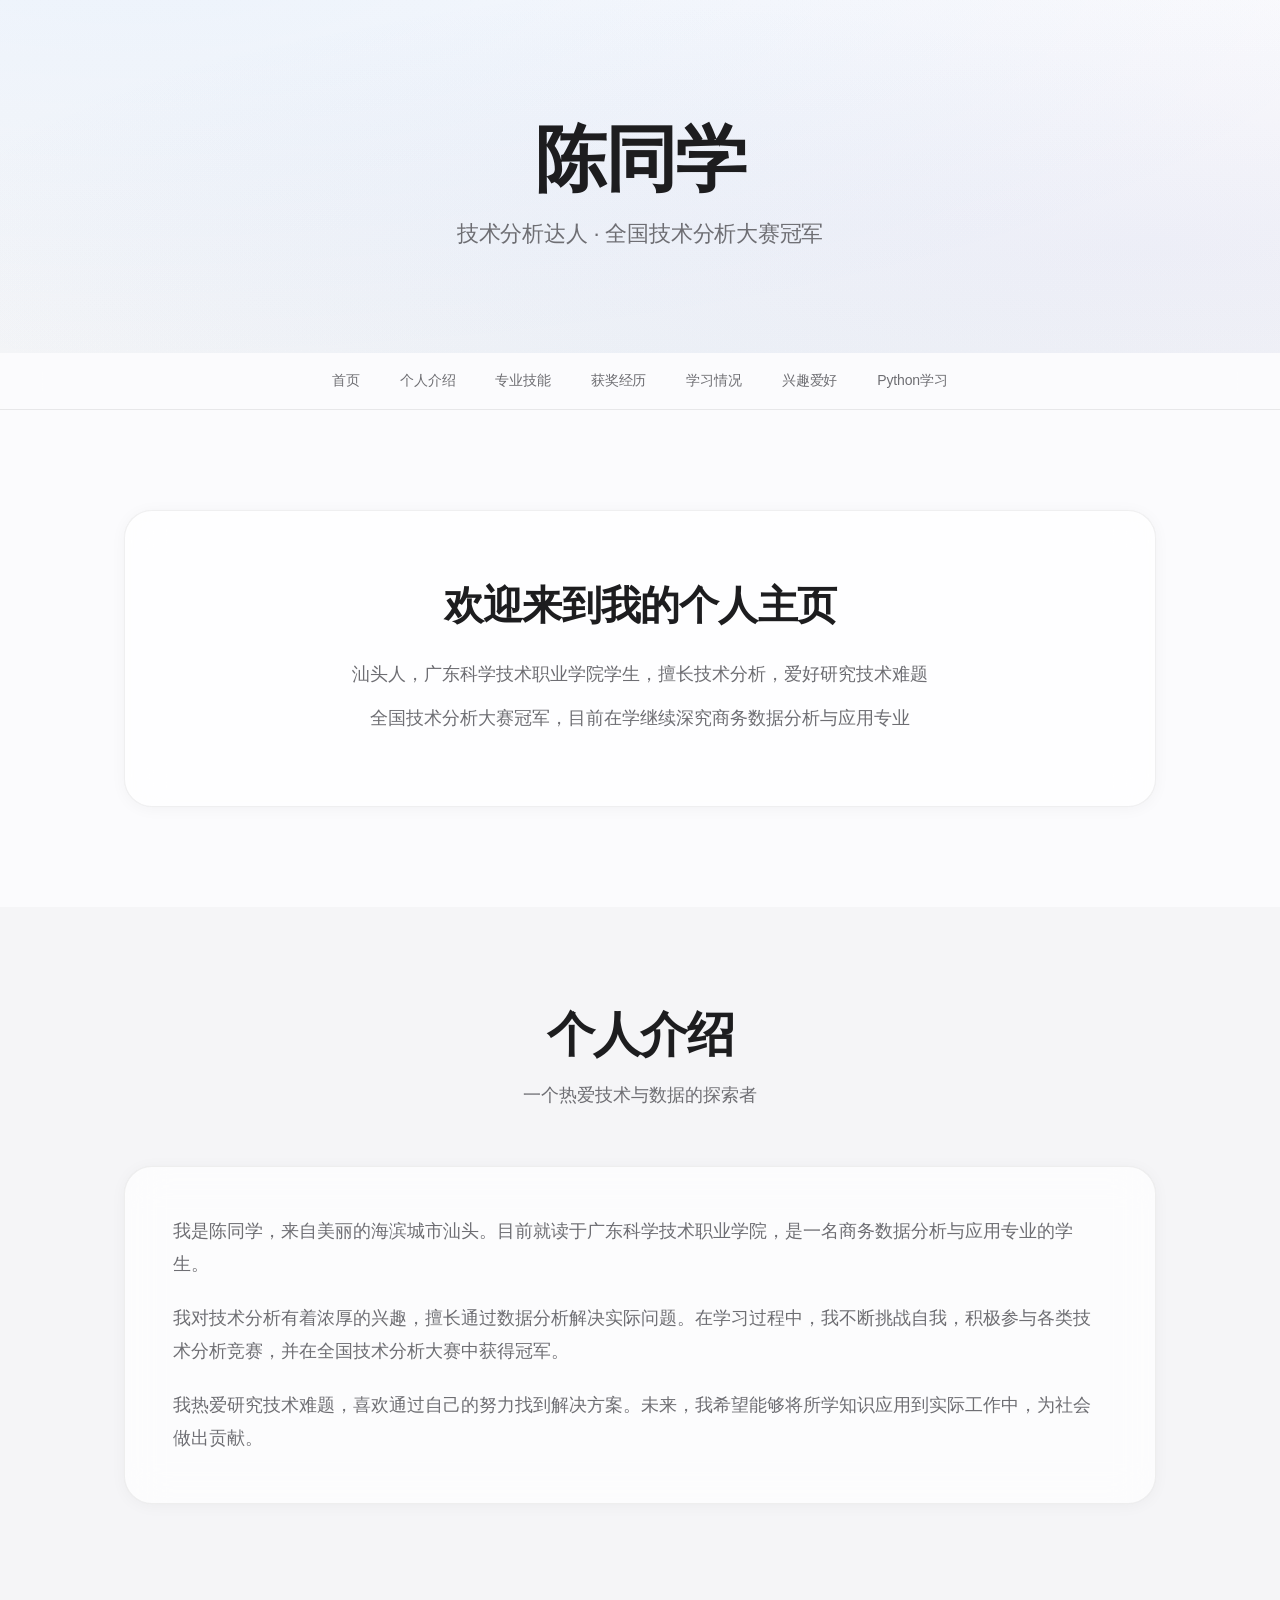
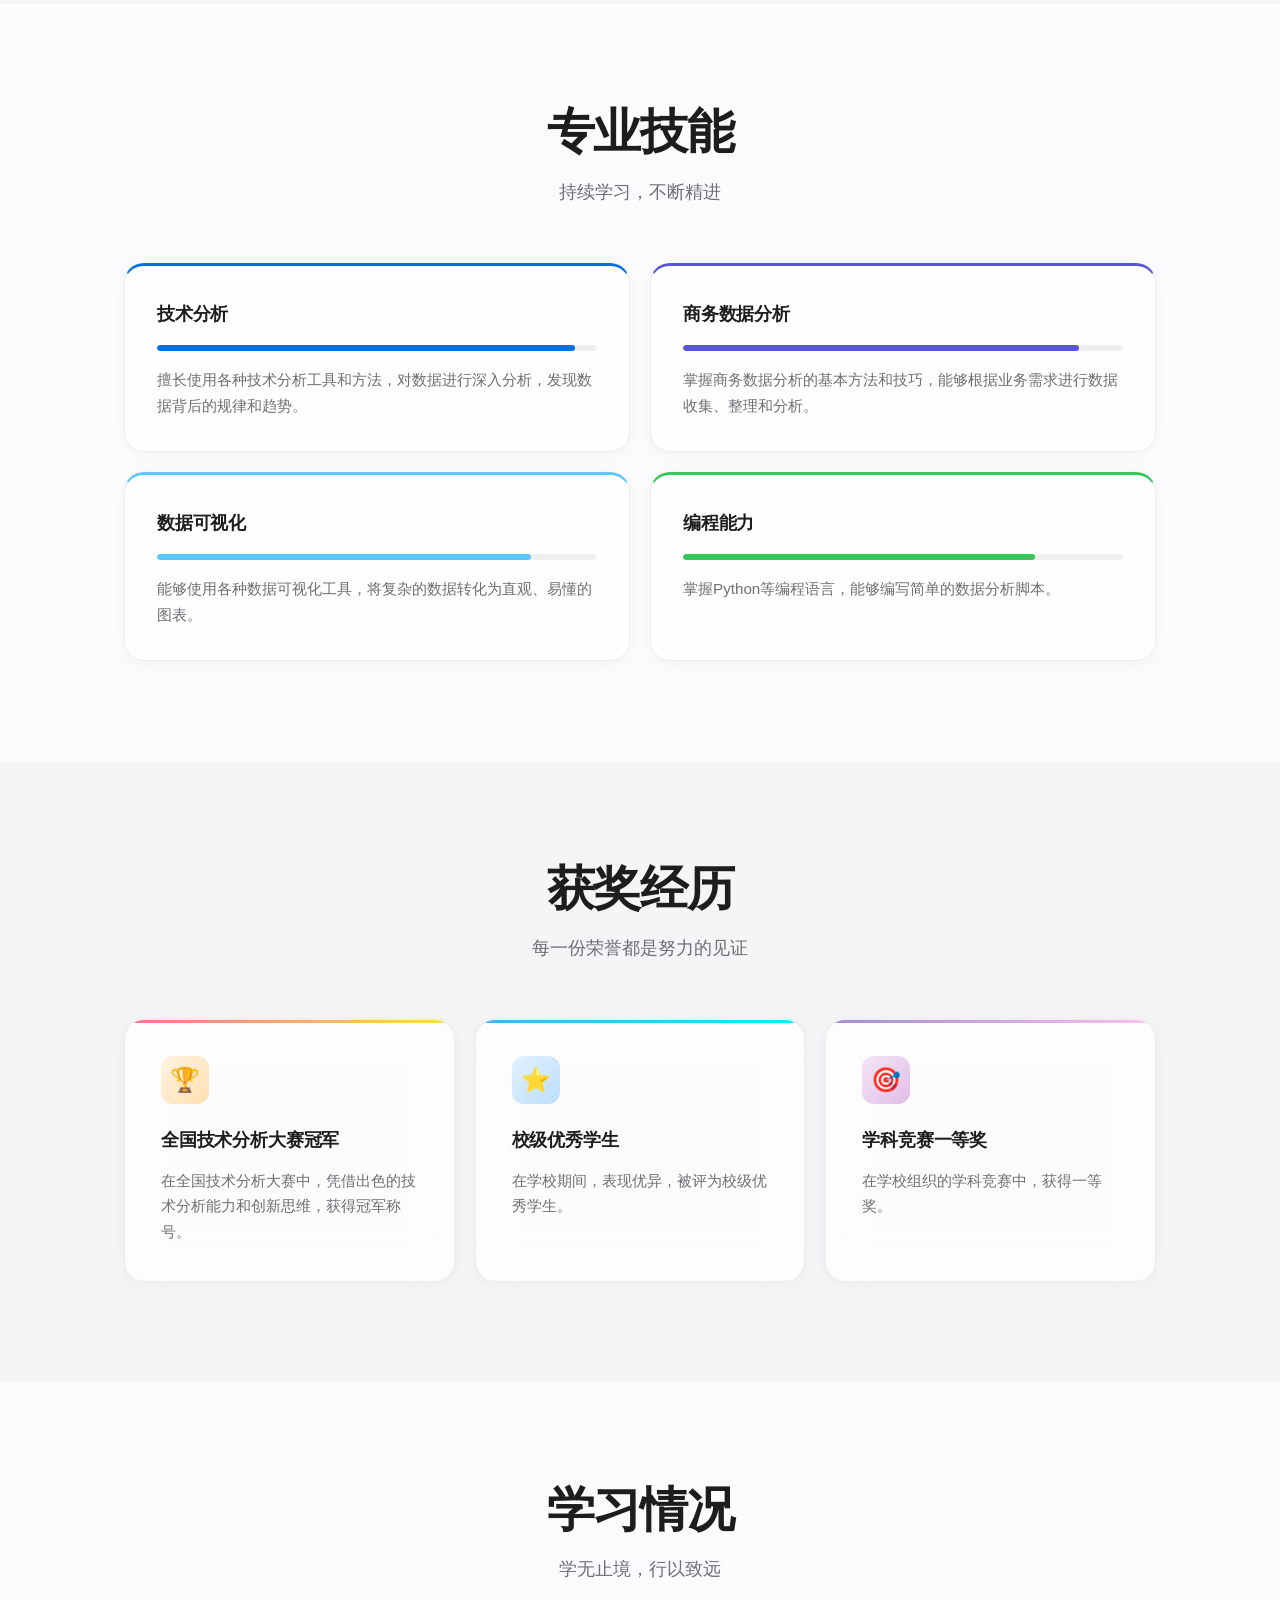
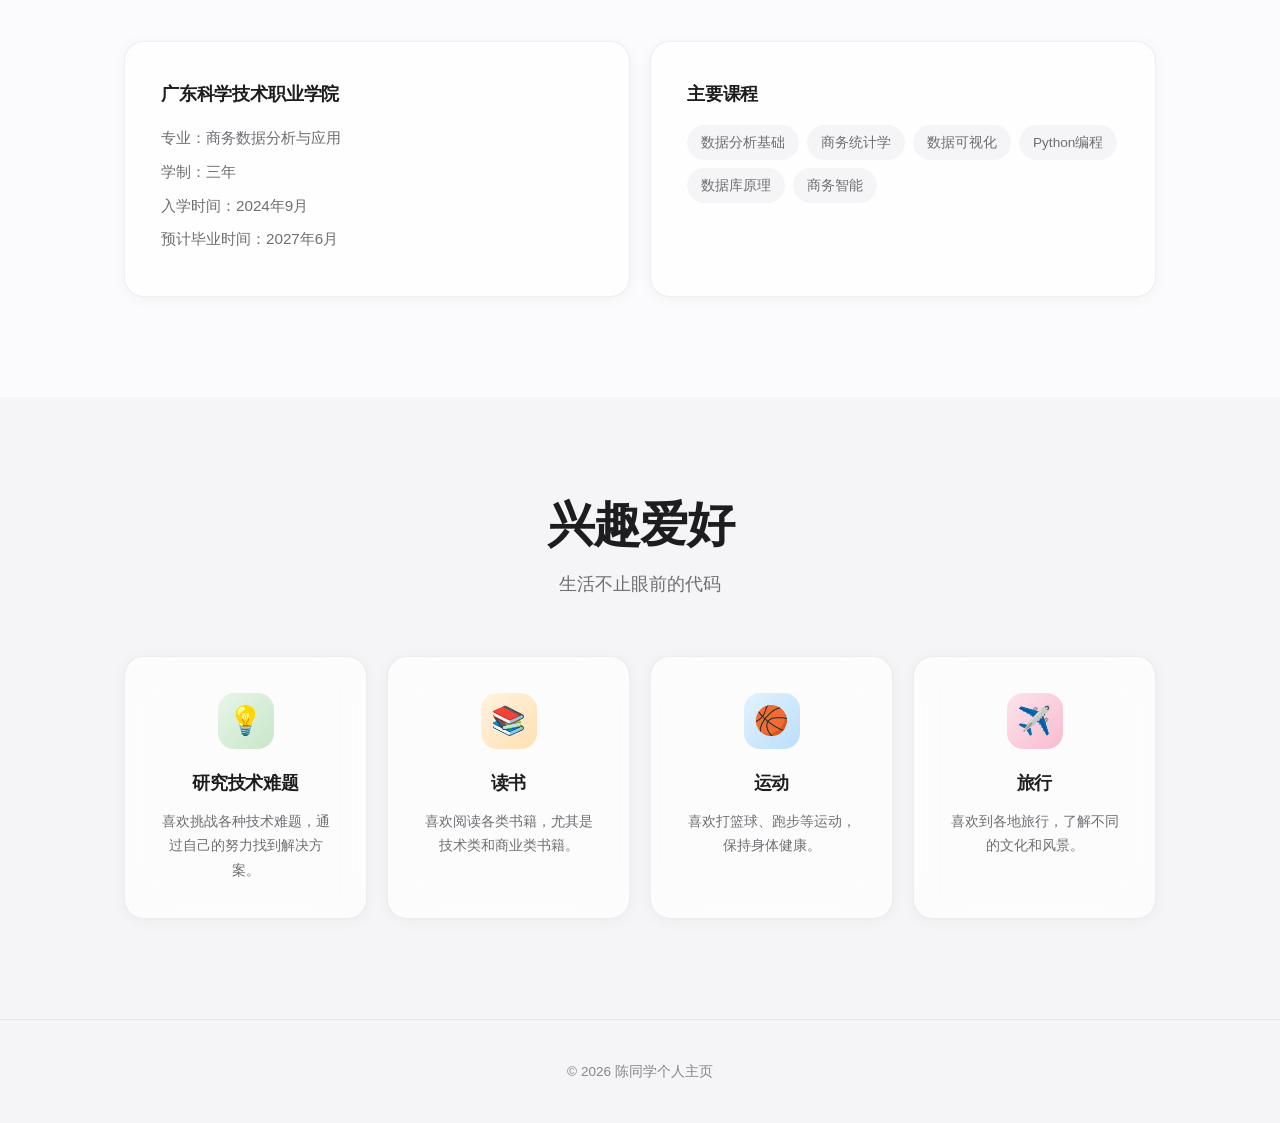
==== commit 019239ed: "style: 重构为苹果风格设计 - 简约圆润毛玻璃效果" ====
--- a/index.html
+++ b/index.html
@@ -11,27 +11,27 @@
     <header class="header">
         <div class="header-content">
             <h1 class="title">陈同学</h1>
-            <p class="subtitle">技术分析达人 | 全国技术分析大赛冠军</p>
+            <p class="subtitle">技术分析达人 · 全国技术分析大赛冠军</p>
         </div>
     </header>
 
     <!-- 导航栏 -->
     <nav class="nav">
         <ul class="nav-list">
-            <li><a href="#home">首页</a></li>
+            <li><a href="#home" class="active">首页</a></li>
             <li><a href="#about">个人介绍</a></li>
             <li><a href="#skills">专业技能</a></li>
             <li><a href="#awards">获奖经历</a></li>
             <li><a href="#education">学习情况</a></li>
             <li><a href="#hobbies">兴趣爱好</a></li>
-            <li><a href="python-course.html">Python学习站点</a></li>
+            <li><a href="python-course.html">Python学习</a></li>
         </ul>
     </nav>
 
     <!-- 首页 -->
     <section id="home" class="section">
         <div class="container">
-            <div class="hero">
+            <div class="hero fade-in">
                 <div class="hero-content">
                     <h2>欢迎来到我的个人主页</h2>
                     <p>汕头人，广东科学技术职业学院学生，擅长技术分析，爱好研究技术难题</p>
@@ -45,7 +45,8 @@
     <section id="about" class="section">
         <div class="container">
             <h2 class="section-title">个人介绍</h2>
-            <div class="about-content">
+            <p class="section-subtitle">一个热爱技术与数据的探索者</p>
+            <div class="about-content fade-in">
                 <p>我是陈同学，来自美丽的海滨城市汕头。目前就读于广东科学技术职业学院，是一名商务数据分析与应用专业的学生。</p>
                 <p>我对技术分析有着浓厚的兴趣，擅长通过数据分析解决实际问题。在学习过程中，我不断挑战自我，积极参与各类技术分析竞赛，并在全国技术分析大赛中获得冠军。</p>
                 <p>我热爱研究技术难题，喜欢通过自己的努力找到解决方案。未来，我希望能够将所学知识应用到实际工作中，为社会做出贡献。</p>
@@ -57,32 +58,33 @@
     <section id="skills" class="section">
         <div class="container">
             <h2 class="section-title">专业技能</h2>
+            <p class="section-subtitle">持续学习，不断精进</p>
             <div class="skills-content">
                 <div class="skill-item">
                     <h3>技术分析</h3>
                     <div class="skill-bar">
-                        <div class="skill-progress" style="width: 95%;"></div>
+                        <div class="skill-progress" data-width="95%"></div>
                     </div>
                     <p>擅长使用各种技术分析工具和方法，对数据进行深入分析，发现数据背后的规律和趋势。</p>
                 </div>
                 <div class="skill-item">
                     <h3>商务数据分析</h3>
                     <div class="skill-bar">
-                        <div class="skill-progress" style="width: 90%;"></div>
+                        <div class="skill-progress" data-width="90%"></div>
                     </div>
                     <p>掌握商务数据分析的基本方法和技巧，能够根据业务需求进行数据收集、整理和分析。</p>
                 </div>
                 <div class="skill-item">
                     <h3>数据可视化</h3>
                     <div class="skill-bar">
-                        <div class="skill-progress" style="width: 85%;"></div>
+                        <div class="skill-progress" data-width="85%"></div>
                     </div>
                     <p>能够使用各种数据可视化工具，将复杂的数据转化为直观、易懂的图表。</p>
                 </div>
                 <div class="skill-item">
                     <h3>编程能力</h3>
                     <div class="skill-bar">
-                        <div class="skill-progress" style="width: 80%;"></div>
+                        <div class="skill-progress" data-width="80%"></div>
                     </div>
                     <p>掌握Python等编程语言，能够编写简单的数据分析脚本。</p>
                 </div>
@@ -94,16 +96,20 @@
     <section id="awards" class="section">
         <div class="container">
             <h2 class="section-title">获奖经历</h2>
+            <p class="section-subtitle">每一份荣誉都是努力的见证</p>
             <div class="awards-content">
                 <div class="award-item">
+                    <div class="award-icon">🏆</div>
                     <h3>全国技术分析大赛冠军</h3>
                     <p>在全国技术分析大赛中，凭借出色的技术分析能力和创新思维，获得冠军称号。</p>
                 </div>
                 <div class="award-item">
+                    <div class="award-icon">⭐</div>
                     <h3>校级优秀学生</h3>
                     <p>在学校期间，表现优异，被评为校级优秀学生。</p>
                 </div>
                 <div class="award-item">
+                    <div class="award-icon">🎯</div>
                     <h3>学科竞赛一等奖</h3>
                     <p>在学校组织的学科竞赛中，获得一等奖。</p>
                 </div>
@@ -115,6 +121,7 @@
     <section id="education" class="section">
         <div class="container">
             <h2 class="section-title">学习情况</h2>
+            <p class="section-subtitle">学无止境，行以致远</p>
             <div class="education-content">
                 <div class="education-item">
                     <h3>广东科学技术职业学院</h3>
@@ -142,28 +149,31 @@
     <section id="hobbies" class="section">
         <div class="container">
             <h2 class="section-title">兴趣爱好</h2>
+            <p class="section-subtitle">生活不止眼前的代码</p>
             <div class="hobbies-content">
                 <div class="hobby-item">
+                    <div class="hobby-icon">💡</div>
                     <h3>研究技术难题</h3>
                     <p>喜欢挑战各种技术难题，通过自己的努力找到解决方案。</p>
                 </div>
                 <div class="hobby-item">
+                    <div class="hobby-icon">📚</div>
                     <h3>读书</h3>
                     <p>喜欢阅读各类书籍，尤其是技术类和商业类书籍。</p>
                 </div>
                 <div class="hobby-item">
+                    <div class="hobby-icon">🏀</div>
                     <h3>运动</h3>
                     <p>喜欢打篮球、跑步等运动，保持身体健康。</p>
                 </div>
                 <div class="hobby-item">
+                    <div class="hobby-icon">✈️</div>
                     <h3>旅行</h3>
                     <p>喜欢到各地旅行，了解不同的文化和风景。</p>
                 </div>
             </div>
         </div>
     </section>
-
-
 
     <!-- 页脚 -->
     <footer class="footer">
@@ -174,4 +184,4 @@
 
     <script src="script.js"></script>
 </body>
-</html>+</html>
--- a/style.css
+++ b/style.css
@@ -1,352 +1,613 @@
-/* 全局样式 */
+/* ========================================
+   Apple-inspired Design System
+   简约 · 圆润 · 色彩丰富但不晃眼
+   ======================================== */
+
+/* CSS Variables */
+:root {
+    --bg-primary: #fbfbfd;
+    --bg-secondary: #f5f5f7;
+    --bg-card: rgba(255, 255, 255, 0.72);
+    --bg-glass: rgba(255, 255, 255, 0.6);
+    --text-primary: #1d1d1f;
+    --text-secondary: #6e6e73;
+    --text-tertiary: #86868b;
+    --accent-blue: #0071e3;
+    --accent-blue-hover: #0077ed;
+    --accent-indigo: #5856d6;
+    --accent-teal: #5ac8fa;
+    --accent-green: #34c759;
+    --accent-orange: #ff9500;
+    --accent-pink: #ff2d55;
+    --accent-purple: #af52de;
+    --gradient-blue: linear-gradient(135deg, #667eea 0%, #764ba2 100%);
+    --gradient-warm: linear-gradient(135deg, #f093fb 0%, #f5576c 100%);
+    --gradient-cool: linear-gradient(135deg, #4facfe 0%, #00f2fe 100%);
+    --gradient-sunset: linear-gradient(135deg, #fa709a 0%, #fee140 100%);
+    --gradient-ocean: linear-gradient(135deg, #a18cd1 0%, #fbc2eb 100%);
+    --shadow-sm: 0 2px 8px rgba(0, 0, 0, 0.04);
+    --shadow-md: 0 4px 20px rgba(0, 0, 0, 0.06);
+    --shadow-lg: 0 8px 40px rgba(0, 0, 0, 0.08);
+    --shadow-card: 0 2px 16px rgba(0, 0, 0, 0.04), 0 0 1px rgba(0, 0, 0, 0.08);
+    --radius-sm: 12px;
+    --radius-md: 20px;
+    --radius-lg: 28px;
+    --radius-xl: 36px;
+    --transition-fast: 0.2s cubic-bezier(0.25, 0.1, 0.25, 1);
+    --transition-smooth: 0.4s cubic-bezier(0.25, 0.1, 0.25, 1);
+    --transition-spring: 0.5s cubic-bezier(0.34, 1.56, 0.64, 1);
+    --font-display: -apple-system, BlinkMacSystemFont, 'SF Pro Display', 'Helvetica Neue', 'PingFang SC', 'Noto Sans CJK SC', sans-serif;
+    --font-body: -apple-system, BlinkMacSystemFont, 'SF Pro Text', 'Helvetica Neue', 'PingFang SC', 'Noto Sans CJK SC', sans-serif;
+}
+
+/* Reset & Base */
 * {
     margin: 0;
     padding: 0;
     box-sizing: border-box;
 }
 
+html {
+    scroll-behavior: smooth;
+    -webkit-font-smoothing: antialiased;
+    -moz-osx-font-smoothing: grayscale;
+}
+
 body {
-    font-family: 'SimSun', serif;
-    background-color: #fff;
-    color: #333;
-    line-height: 1.6;
-    background-image: url('https://trae-api-cn.mchost.guru/api/ide/v1/text_to_image?prompt=chinese%20ancient%20style%20paper%20texture%20background&image_size=square_hd');
-    background-size: cover;
-    background-attachment: fixed;
+    font-family: var(--font-body);
+    background-color: var(--bg-primary);
+    color: var(--text-primary);
+    line-height: 1.7;
+    font-size: 17px;
+    overflow-x: hidden;
 }
 
 .container {
-    width: 80%;
+    width: 100%;
+    max-width: 1080px;
     margin: 0 auto;
-    padding: 20px 0;
-}
-
-/* 页面顶部 */
+    padding: 0 24px;
+}
+
+/* ========================================
+   Header / Hero
+   ======================================== */
 .header {
-    background-color: rgba(221, 188, 153, 0.8);
-    padding: 60px 0;
+    position: relative;
+    padding: 120px 0 100px;
     text-align: center;
-    border-bottom: 3px solid #8B4513;
+    background: linear-gradient(180deg, var(--bg-primary) 0%, var(--bg-secondary) 100%);
+    overflow: hidden;
+}
+
+.header::before {
+    content: '';
+    position: absolute;
+    top: -50%;
+    left: -50%;
+    width: 200%;
+    height: 200%;
+    background: radial-gradient(ellipse at 30% 20%, rgba(0, 113, 227, 0.06) 0%, transparent 50%),
+                radial-gradient(ellipse at 70% 60%, rgba(88, 86, 214, 0.05) 0%, transparent 50%),
+                radial-gradient(ellipse at 50% 80%, rgba(90, 200, 250, 0.04) 0%, transparent 50%);
+    pointer-events: none;
 }
 
 .header-content {
-    max-width: 800px;
+    position: relative;
+    z-index: 1;
+    max-width: 720px;
     margin: 0 auto;
 }
 
 .title {
-    font-size: 3rem;
-    color: #8B4513;
-    margin-bottom: 10px;
-    text-shadow: 2px 2px 4px rgba(0, 0, 0, 0.3);
+    font-family: var(--font-display);
+    font-size: clamp(2.8rem, 6vw, 4.5rem);
+    font-weight: 700;
+    letter-spacing: -0.03em;
+    color: var(--text-primary);
+    margin-bottom: 16px;
+    line-height: 1.1;
 }
 
 .subtitle {
-    font-size: 1.2rem;
-    color: #5D4037;
-}
-
-/* 导航栏 */
+    font-family: var(--font-display);
+    font-size: clamp(1.1rem, 2.5vw, 1.4rem);
+    color: var(--text-secondary);
+    font-weight: 400;
+    letter-spacing: -0.01em;
+}
+
+/* ========================================
+   Navigation - Frosted Glass
+   ======================================== */
 .nav {
-    background-color: rgba(139, 69, 19, 0.9);
     position: sticky;
     top: 0;
     z-index: 1000;
+    background: rgba(251, 251, 253, 0.72);
+    backdrop-filter: saturate(180%) blur(20px);
+    -webkit-backdrop-filter: saturate(180%) blur(20px);
+    border-bottom: 0.5px solid rgba(0, 0, 0, 0.08);
+    transition: box-shadow var(--transition-fast);
+}
+
+.nav.scrolled {
+    box-shadow: var(--shadow-sm);
 }
 
 .nav-list {
     display: flex;
     justify-content: center;
+    align-items: center;
     list-style: none;
-}
-
-.nav-list li {
-    margin: 0 15px;
-}
-
-.nav-list a {
+    gap: 4px;
+    padding: 8px 16px;
+}
+
+.nav-list li a {
     display: block;
-    padding: 15px 20px;
-    color: #fff;
+    padding: 8px 18px;
+    color: var(--text-secondary);
     text-decoration: none;
-    font-size: 1.1rem;
-    transition: all 0.3s ease;
-}
-
-.nav-list a:hover {
-    background-color: rgba(255, 255, 255, 0.2);
-    transform: translateY(-2px);
-}
-
-/* 通用 section 样式 */
+    font-size: 14px;
+    font-weight: 500;
+    border-radius: 980px;
+    transition: all var(--transition-fast);
+    letter-spacing: -0.01em;
+}
+
+.nav-list li a:hover {
+    color: var(--text-primary);
+    background: rgba(0, 0, 0, 0.04);
+}
+
+.nav-list li a.active {
+    color: var(--text-primary);
+    background: rgba(0, 0, 0, 0.06);
+}
+
+/* ========================================
+   Sections
+   ======================================== */
 .section {
-    padding: 60px 0;
+    padding: 100px 0;
+}
+
+.section:nth-child(even) {
+    background: var(--bg-secondary);
 }
 
 .section-title {
-    font-size: 2.2rem;
-    color: #8B4513;
+    font-family: var(--font-display);
+    font-size: clamp(2rem, 4vw, 3rem);
+    font-weight: 700;
+    color: var(--text-primary);
     text-align: center;
-    margin-bottom: 40px;
-    padding-bottom: 15px;
-    border-bottom: 2px solid #D2B48C;
-}
-
-/* 首页 */
+    margin-bottom: 16px;
+    letter-spacing: -0.03em;
+    line-height: 1.15;
+}
+
+.section-subtitle {
+    text-align: center;
+    color: var(--text-secondary);
+    font-size: 1.15rem;
+    margin-bottom: 56px;
+    max-width: 600px;
+    margin-left: auto;
+    margin-right: auto;
+}
+
+/* ========================================
+   Hero Section
+   ======================================== */
 .hero {
     text-align: center;
-    padding: 60px 20px;
-    background-color: rgba(255, 255, 255, 0.8);
-    border-radius: 10px;
-    box-shadow: 0 4px 12px rgba(0, 0, 0, 0.1);
+    padding: 60px 40px;
+    background: var(--bg-card);
+    border-radius: var(--radius-lg);
+    backdrop-filter: blur(20px);
+    -webkit-backdrop-filter: blur(20px);
+    box-shadow: var(--shadow-card);
+    border: 0.5px solid rgba(0, 0, 0, 0.06);
 }
 
 .hero-content h2 {
-    font-size: 2.5rem;
-    color: #8B4513;
+    font-family: var(--font-display);
+    font-size: clamp(1.8rem, 3.5vw, 2.5rem);
+    font-weight: 700;
+    color: var(--text-primary);
     margin-bottom: 20px;
+    letter-spacing: -0.02em;
 }
 
 .hero-content p {
-    font-size: 1.2rem;
-    color: #5D4037;
-    margin-bottom: 15px;
-}
-
-/* 个人介绍 */
+    font-size: 1.1rem;
+    color: var(--text-secondary);
+    margin-bottom: 12px;
+    line-height: 1.8;
+}
+
+/* ========================================
+   About Section
+   ======================================== */
 .about-content {
-    background-color: rgba(255, 255, 255, 0.8);
-    padding: 30px;
-    border-radius: 10px;
-    box-shadow: 0 4px 12px rgba(0, 0, 0, 0.1);
+    background: var(--bg-card);
+    padding: 48px;
+    border-radius: var(--radius-lg);
+    backdrop-filter: blur(20px);
+    -webkit-backdrop-filter: blur(20px);
+    box-shadow: var(--shadow-card);
+    border: 0.5px solid rgba(0, 0, 0, 0.06);
 }
 
 .about-content p {
-    margin-bottom: 15px;
+    margin-bottom: 20px;
     font-size: 1.1rem;
-    line-height: 1.8;
-}
-
-/* 专业技能 */
+    color: var(--text-secondary);
+    line-height: 1.9;
+}
+
+.about-content p:last-child {
+    margin-bottom: 0;
+}
+
+/* ========================================
+   Skills Section
+   ======================================== */
 .skills-content {
     display: grid;
-    grid-template-columns: repeat(auto-fit, minmax(300px, 1fr));
-    gap: 30px;
+    grid-template-columns: repeat(2, 1fr);
+    gap: 20px;
 }
 
 .skill-item {
-    background-color: rgba(255, 255, 255, 0.8);
-    padding: 25px;
-    border-radius: 10px;
-    box-shadow: 0 4px 12px rgba(0, 0, 0, 0.1);
-    transition: transform 0.3s ease;
+    background: var(--bg-card);
+    padding: 32px;
+    border-radius: var(--radius-md);
+    backdrop-filter: blur(20px);
+    -webkit-backdrop-filter: blur(20px);
+    box-shadow: var(--shadow-card);
+    border: 0.5px solid rgba(0, 0, 0, 0.06);
+    transition: transform var(--transition-spring), box-shadow var(--transition-smooth);
 }
 
 .skill-item:hover {
-    transform: translateY(-5px);
-}
+    transform: translateY(-4px) scale(1.01);
+    box-shadow: var(--shadow-lg);
+}
+
+.skill-item:nth-child(1) { border-top: 3px solid var(--accent-blue); }
+.skill-item:nth-child(2) { border-top: 3px solid var(--accent-indigo); }
+.skill-item:nth-child(3) { border-top: 3px solid var(--accent-teal); }
+.skill-item:nth-child(4) { border-top: 3px solid var(--accent-green); }
 
 .skill-item h3 {
-    font-size: 1.3rem;
-    color: #8B4513;
-    margin-bottom: 15px;
+    font-family: var(--font-display);
+    font-size: 1.15rem;
+    font-weight: 600;
+    color: var(--text-primary);
+    margin-bottom: 16px;
+    letter-spacing: -0.01em;
 }
 
 .skill-bar {
     width: 100%;
-    height: 15px;
-    background-color: #D2B48C;
-    border-radius: 10px;
+    height: 6px;
+    background: rgba(0, 0, 0, 0.06);
+    border-radius: 980px;
     overflow: hidden;
-    margin-bottom: 15px;
+    margin-bottom: 16px;
 }
 
 .skill-progress {
     height: 100%;
-    background-color: #8B4513;
-    border-radius: 10px;
-    transition: width 1.5s ease;
-}
+    border-radius: 980px;
+    transition: width 1.2s cubic-bezier(0.25, 0.1, 0.25, 1);
+    width: 0;
+}
+
+.skill-item:nth-child(1) .skill-progress { background: var(--accent-blue); }
+.skill-item:nth-child(2) .skill-progress { background: var(--accent-indigo); }
+.skill-item:nth-child(3) .skill-progress { background: var(--accent-teal); }
+.skill-item:nth-child(4) .skill-progress { background: var(--accent-green); }
 
 .skill-item p {
-    font-size: 1rem;
-    color: #5D4037;
-}
-
-/* 获奖经历 */
+    font-size: 0.95rem;
+    color: var(--text-secondary);
+    line-height: 1.7;
+}
+
+/* ========================================
+   Awards Section
+   ======================================== */
 .awards-content {
     display: grid;
     grid-template-columns: repeat(auto-fit, minmax(300px, 1fr));
-    gap: 30px;
+    gap: 20px;
 }
 
 .award-item {
-    background-color: rgba(255, 255, 255, 0.8);
-    padding: 25px;
-    border-radius: 10px;
-    box-shadow: 0 4px 12px rgba(0, 0, 0, 0.1);
-    transition: transform 0.3s ease;
+    background: var(--bg-card);
+    padding: 36px;
+    border-radius: var(--radius-md);
+    backdrop-filter: blur(20px);
+    -webkit-backdrop-filter: blur(20px);
+    box-shadow: var(--shadow-card);
+    border: 0.5px solid rgba(0, 0, 0, 0.06);
+    transition: transform var(--transition-spring), box-shadow var(--transition-smooth);
+    position: relative;
+    overflow: hidden;
 }
 
 .award-item:hover {
-    transform: translateY(-5px);
-}
+    transform: translateY(-4px) scale(1.01);
+    box-shadow: var(--shadow-lg);
+}
+
+.award-item::before {
+    content: '';
+    position: absolute;
+    top: 0;
+    left: 0;
+    right: 0;
+    height: 3px;
+}
+
+.award-item:nth-child(1)::before { background: var(--gradient-sunset); }
+.award-item:nth-child(2)::before { background: var(--gradient-cool); }
+.award-item:nth-child(3)::before { background: var(--gradient-ocean); }
+
+.award-icon {
+    width: 48px;
+    height: 48px;
+    border-radius: var(--radius-sm);
+    display: flex;
+    align-items: center;
+    justify-content: center;
+    font-size: 24px;
+    margin-bottom: 20px;
+}
+
+.award-item:nth-child(1) .award-icon { background: linear-gradient(135deg, #fff3e0, #ffe0b2); }
+.award-item:nth-child(2) .award-icon { background: linear-gradient(135deg, #e3f2fd, #bbdefb); }
+.award-item:nth-child(3) .award-icon { background: linear-gradient(135deg, #f3e5f5, #e1bee7); }
 
 .award-item h3 {
-    font-size: 1.3rem;
-    color: #8B4513;
-    margin-bottom: 15px;
+    font-family: var(--font-display);
+    font-size: 1.15rem;
+    font-weight: 600;
+    color: var(--text-primary);
+    margin-bottom: 12px;
+    letter-spacing: -0.01em;
 }
 
 .award-item p {
-    font-size: 1rem;
-    color: #5D4037;
-}
-
-/* 学习情况 */
+    font-size: 0.95rem;
+    color: var(--text-secondary);
+    line-height: 1.7;
+}
+
+/* ========================================
+   Education Section
+   ======================================== */
 .education-content {
     display: grid;
     grid-template-columns: repeat(auto-fit, minmax(300px, 1fr));
-    gap: 30px;
+    gap: 20px;
 }
 
 .education-item {
-    background-color: rgba(255, 255, 255, 0.8);
-    padding: 25px;
-    border-radius: 10px;
-    box-shadow: 0 4px 12px rgba(0, 0, 0, 0.1);
+    background: var(--bg-card);
+    padding: 36px;
+    border-radius: var(--radius-md);
+    backdrop-filter: blur(20px);
+    -webkit-backdrop-filter: blur(20px);
+    box-shadow: var(--shadow-card);
+    border: 0.5px solid rgba(0, 0, 0, 0.06);
 }
 
 .education-item h3 {
-    font-size: 1.3rem;
-    color: #8B4513;
-    margin-bottom: 15px;
+    font-family: var(--font-display);
+    font-size: 1.15rem;
+    font-weight: 600;
+    color: var(--text-primary);
+    margin-bottom: 16px;
+    letter-spacing: -0.01em;
 }
 
 .education-item p {
-    font-size: 1rem;
-    color: #5D4037;
-    margin-bottom: 10px;
+    font-size: 0.95rem;
+    color: var(--text-secondary);
+    margin-bottom: 8px;
+    line-height: 1.7;
 }
 
 .education-item ul {
     list-style: none;
-    margin-left: 20px;
+    margin-top: 12px;
+    display: flex;
+    flex-wrap: wrap;
+    gap: 8px;
 }
 
 .education-item li {
-    font-size: 1rem;
-    color: #5D4037;
-    margin-bottom: 8px;
-    position: relative;
-}
-
-.education-item li::before {
-    content: "•";
-    color: #8B4513;
-    font-weight: bold;
-    position: absolute;
-    left: -15px;
-}
-
-/* 兴趣爱好 */
+    font-size: 0.85rem;
+    color: var(--text-secondary);
+    background: var(--bg-secondary);
+    padding: 6px 14px;
+    border-radius: 980px;
+    font-weight: 500;
+    transition: all var(--transition-fast);
+}
+
+.education-item li:hover {
+    background: rgba(0, 113, 227, 0.08);
+    color: var(--accent-blue);
+}
+
+/* ========================================
+   Hobbies Section
+   ======================================== */
 .hobbies-content {
     display: grid;
-    grid-template-columns: repeat(auto-fit, minmax(250px, 1fr));
-    gap: 30px;
+    grid-template-columns: repeat(auto-fit, minmax(240px, 1fr));
+    gap: 20px;
 }
 
 .hobby-item {
-    background-color: rgba(255, 255, 255, 0.8);
-    padding: 25px;
-    border-radius: 10px;
-    box-shadow: 0 4px 12px rgba(0, 0, 0, 0.1);
-    transition: transform 0.3s ease;
+    background: var(--bg-card);
+    padding: 36px;
+    border-radius: var(--radius-md);
+    backdrop-filter: blur(20px);
+    -webkit-backdrop-filter: blur(20px);
+    box-shadow: var(--shadow-card);
+    border: 0.5px solid rgba(0, 0, 0, 0.06);
+    text-align: center;
+    transition: transform var(--transition-spring), box-shadow var(--transition-smooth);
 }
 
 .hobby-item:hover {
-    transform: translateY(-5px);
-}
+    transform: translateY(-4px) scale(1.02);
+    box-shadow: var(--shadow-lg);
+}
+
+.hobby-icon {
+    width: 56px;
+    height: 56px;
+    border-radius: 16px;
+    display: flex;
+    align-items: center;
+    justify-content: center;
+    font-size: 28px;
+    margin: 0 auto 20px;
+}
+
+.hobby-item:nth-child(1) .hobby-icon { background: linear-gradient(135deg, #e8f5e9, #c8e6c9); }
+.hobby-item:nth-child(2) .hobby-icon { background: linear-gradient(135deg, #fff3e0, #ffe0b2); }
+.hobby-item:nth-child(3) .hobby-icon { background: linear-gradient(135deg, #e3f2fd, #bbdefb); }
+.hobby-item:nth-child(4) .hobby-icon { background: linear-gradient(135deg, #fce4ec, #f8bbd0); }
 
 .hobby-item h3 {
-    font-size: 1.3rem;
-    color: #8B4513;
-    margin-bottom: 15px;
+    font-family: var(--font-display);
+    font-size: 1.1rem;
+    font-weight: 600;
+    color: var(--text-primary);
+    margin-bottom: 10px;
+    letter-spacing: -0.01em;
 }
 
 .hobby-item p {
-    font-size: 1rem;
-    color: #5D4037;
-}
-
-/* 页脚 */
+    font-size: 0.9rem;
+    color: var(--text-secondary);
+    line-height: 1.7;
+}
+
+/* ========================================
+   Footer
+   ======================================== */
 .footer {
-    background-color: rgba(139, 69, 19, 0.9);
-    color: #fff;
+    background: var(--bg-secondary);
+    color: var(--text-tertiary);
     text-align: center;
-    padding: 30px 0;
-    margin-top: 60px;
-    border-top: 3px solid #D2B48C;
+    padding: 40px 0;
+    border-top: 0.5px solid rgba(0, 0, 0, 0.06);
 }
 
 .footer p {
-    font-size: 1rem;
-}
-
-/* 响应式设计 */
+    font-size: 0.85rem;
+    font-weight: 400;
+}
+
+/* ========================================
+   Animations
+   ======================================== */
+.fade-in {
+    opacity: 0;
+    transform: translateY(20px);
+    transition: opacity 0.6s ease, transform 0.6s ease;
+}
+
+.fade-in.visible {
+    opacity: 1;
+    transform: translateY(0);
+}
+
+/* Staggered animation for grid items */
+.skills-content .skill-item,
+.awards-content .award-item,
+.hobbies-content .hobby-item,
+.education-content .education-item {
+    opacity: 0;
+    transform: translateY(24px);
+    transition: opacity 0.5s ease, transform 0.5s ease;
+}
+
+.skills-content .skill-item.visible,
+.awards-content .award-item.visible,
+.hobbies-content .hobby-item.visible,
+.education-content .education-item.visible {
+    opacity: 1;
+    transform: translateY(0);
+}
+
+/* ========================================
+   Responsive Design
+   ======================================== */
 @media (max-width: 768px) {
-    .container {
-        width: 90%;
+    .section {
+        padding: 72px 0;
+    }
+
+    .header {
+        padding: 80px 0 64px;
+    }
+
+    .skills-content {
+        grid-template-columns: 1fr;
     }
 
     .nav-list {
-        flex-direction: column;
-        align-items: center;
-    }
-
-    .nav-list li {
-        margin: 5px 0;
-    }
-
-    .title {
-        font-size: 2.5rem;
-    }
-
-    .hero-content h2 {
-        font-size: 2rem;
-    }
-
-    .section-title {
-        font-size: 1.8rem;
+        flex-wrap: wrap;
+        gap: 2px;
+        padding: 6px 8px;
+    }
+
+    .nav-list li a {
+        padding: 6px 14px;
+        font-size: 13px;
+    }
+
+    .about-content {
+        padding: 32px 24px;
+    }
+
+    .hero {
+        padding: 40px 24px;
     }
 }
 
 @media (max-width: 480px) {
+    .section {
+        padding: 56px 0;
+    }
+
     .header {
-        padding: 40px 0;
-    }
-
-    .title {
-        font-size: 2rem;
-    }
-
-    .subtitle {
-        font-size: 1rem;
-    }
-
-    .hero-content h2 {
-        font-size: 1.5rem;
-    }
-
-    .hero-content p {
-        font-size: 1rem;
-    }
-
-    .section {
-        padding: 40px 0;
-    }
-
-    .section-title {
-        font-size: 1.5rem;
-    }
-}+        padding: 64px 0 48px;
+    }
+
+    .awards-content,
+    .education-content {
+        grid-template-columns: 1fr;
+    }
+
+    .hobbies-content {
+        grid-template-columns: 1fr 1fr;
+        gap: 12px;
+    }
+
+    .hobby-item {
+        padding: 24px 16px;
+    }
+}
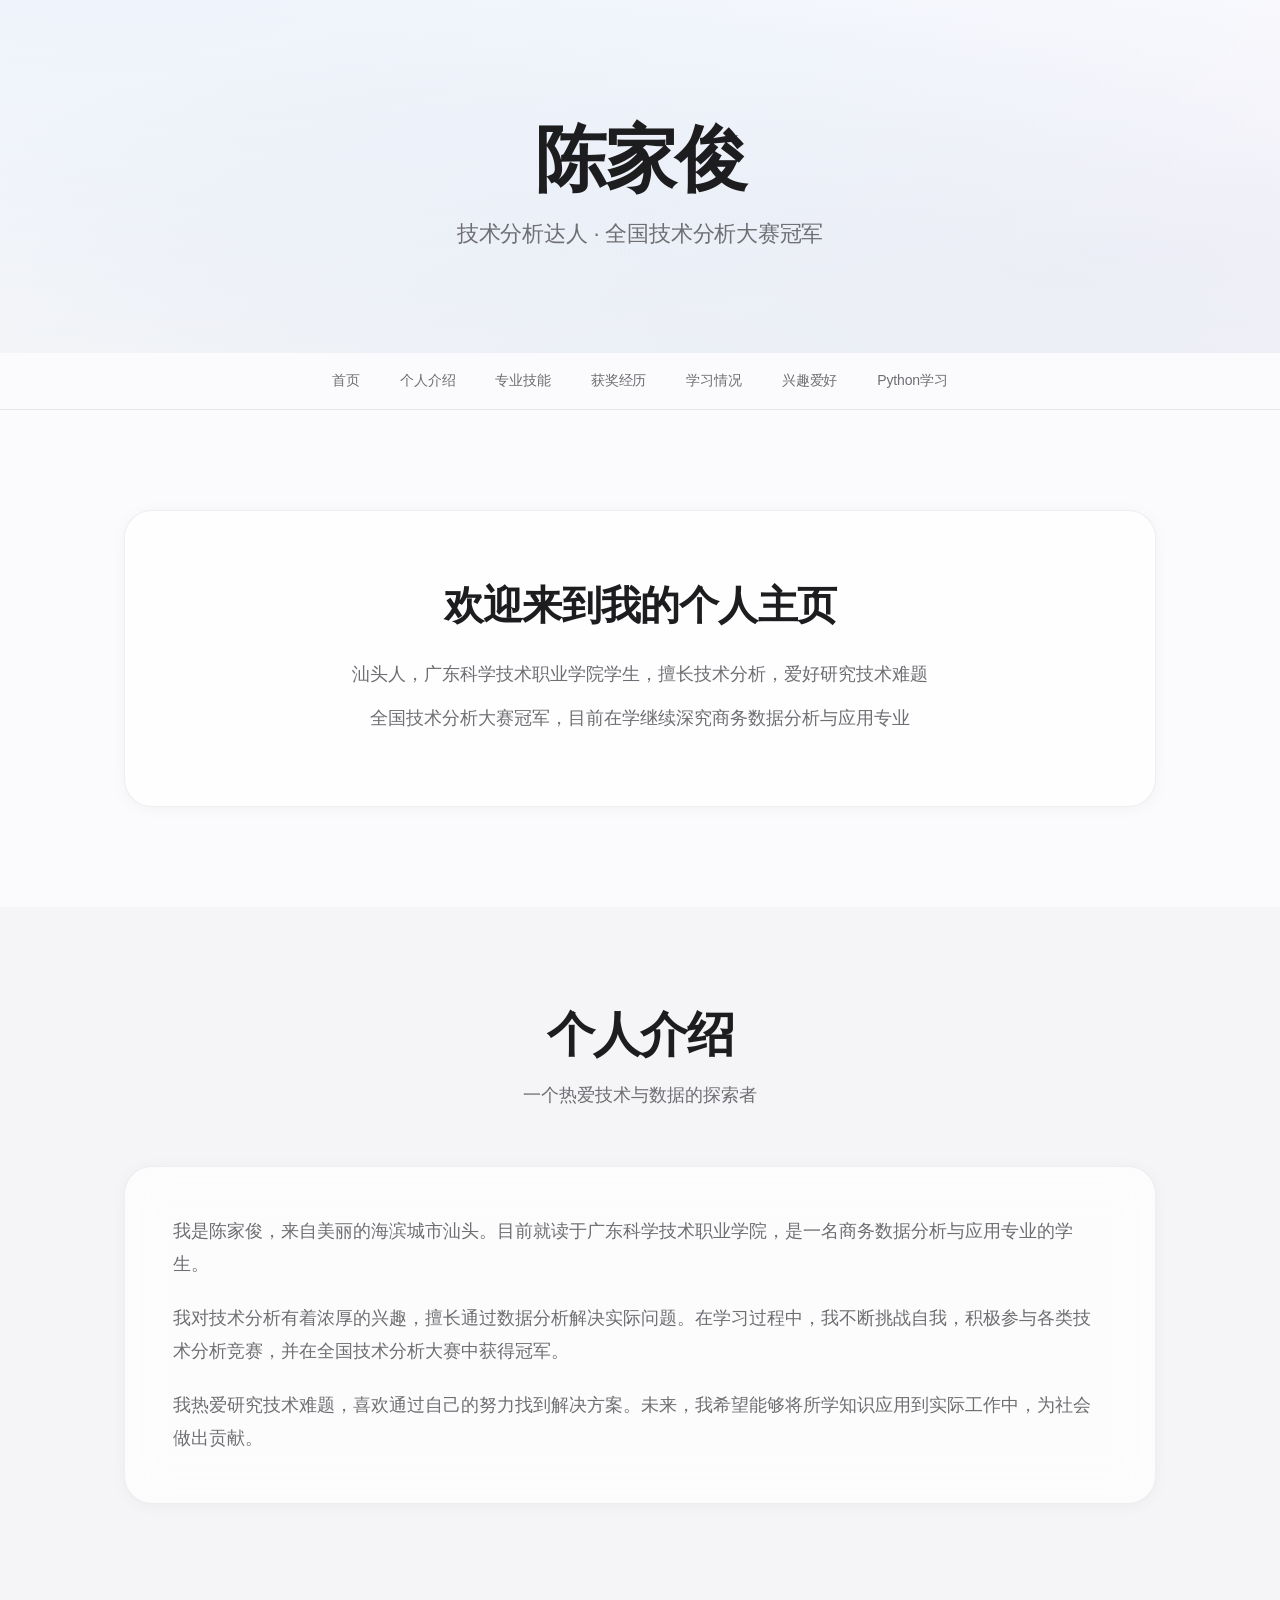
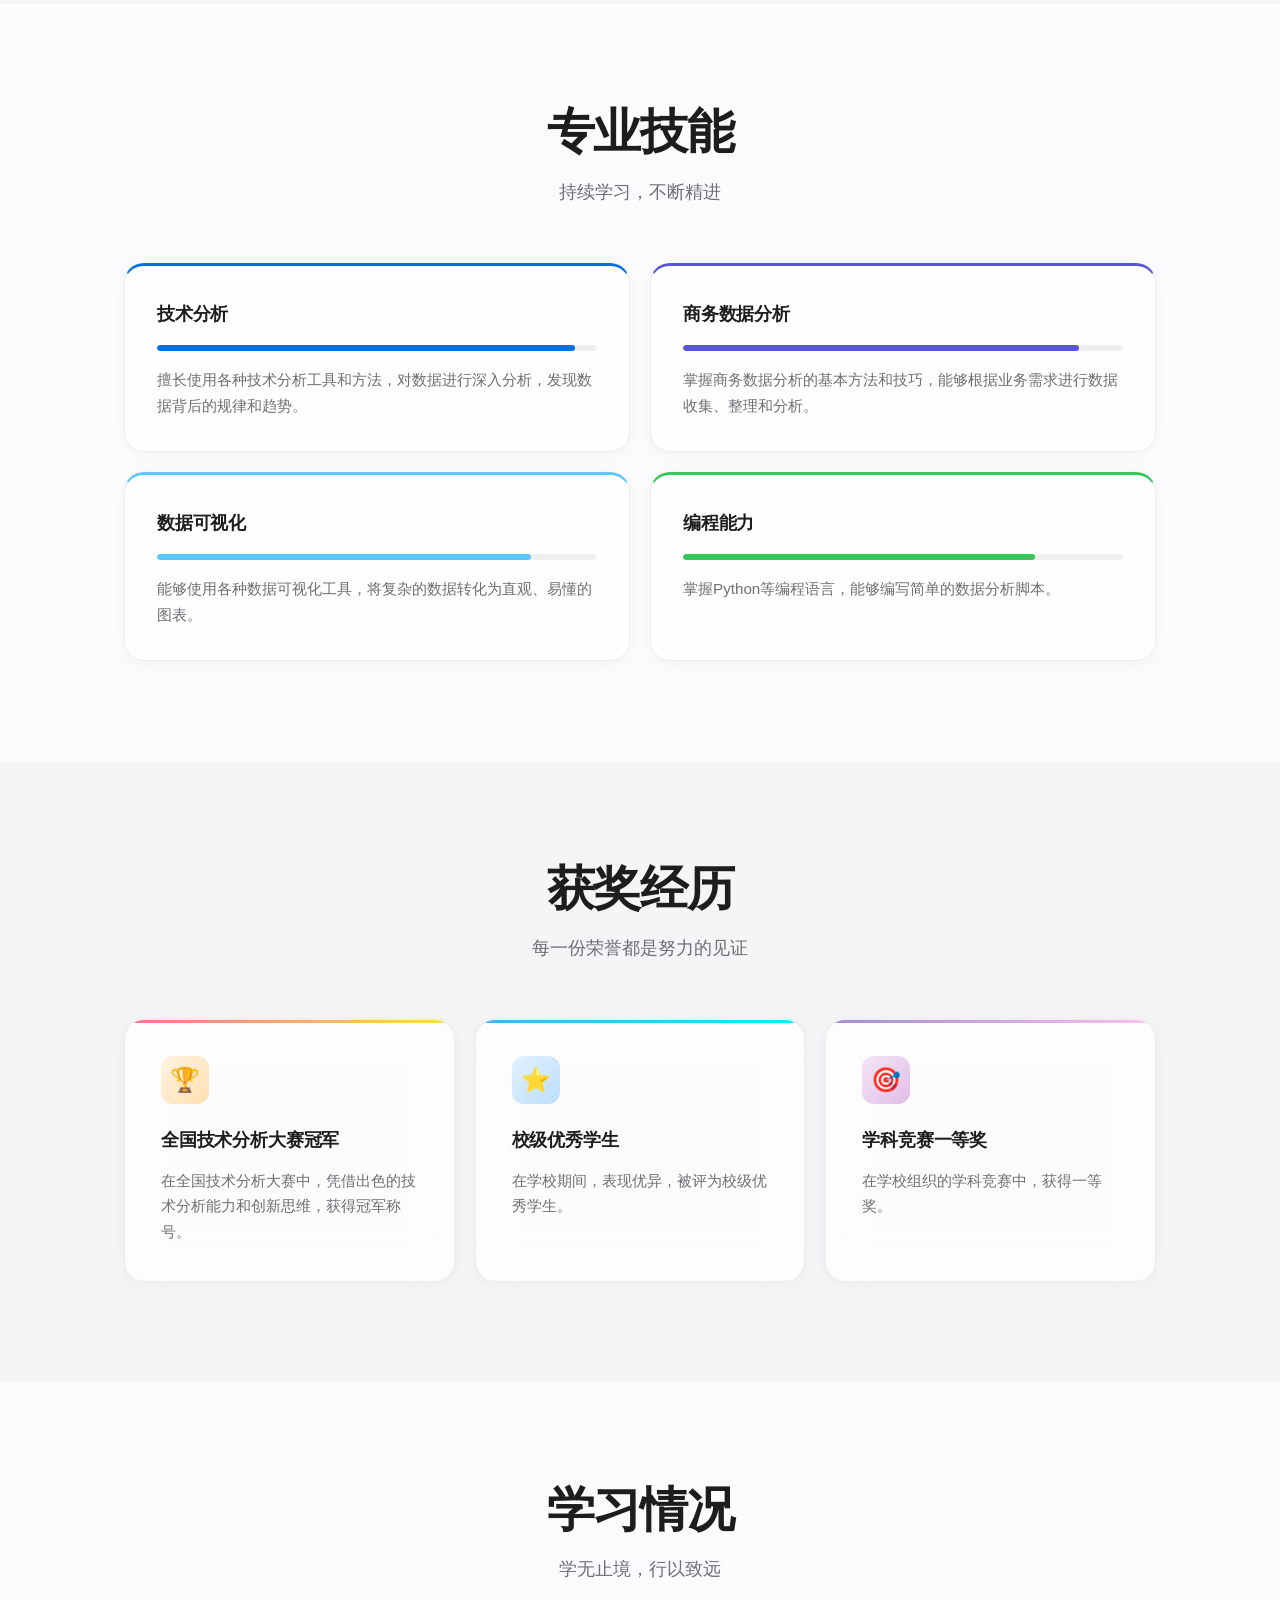
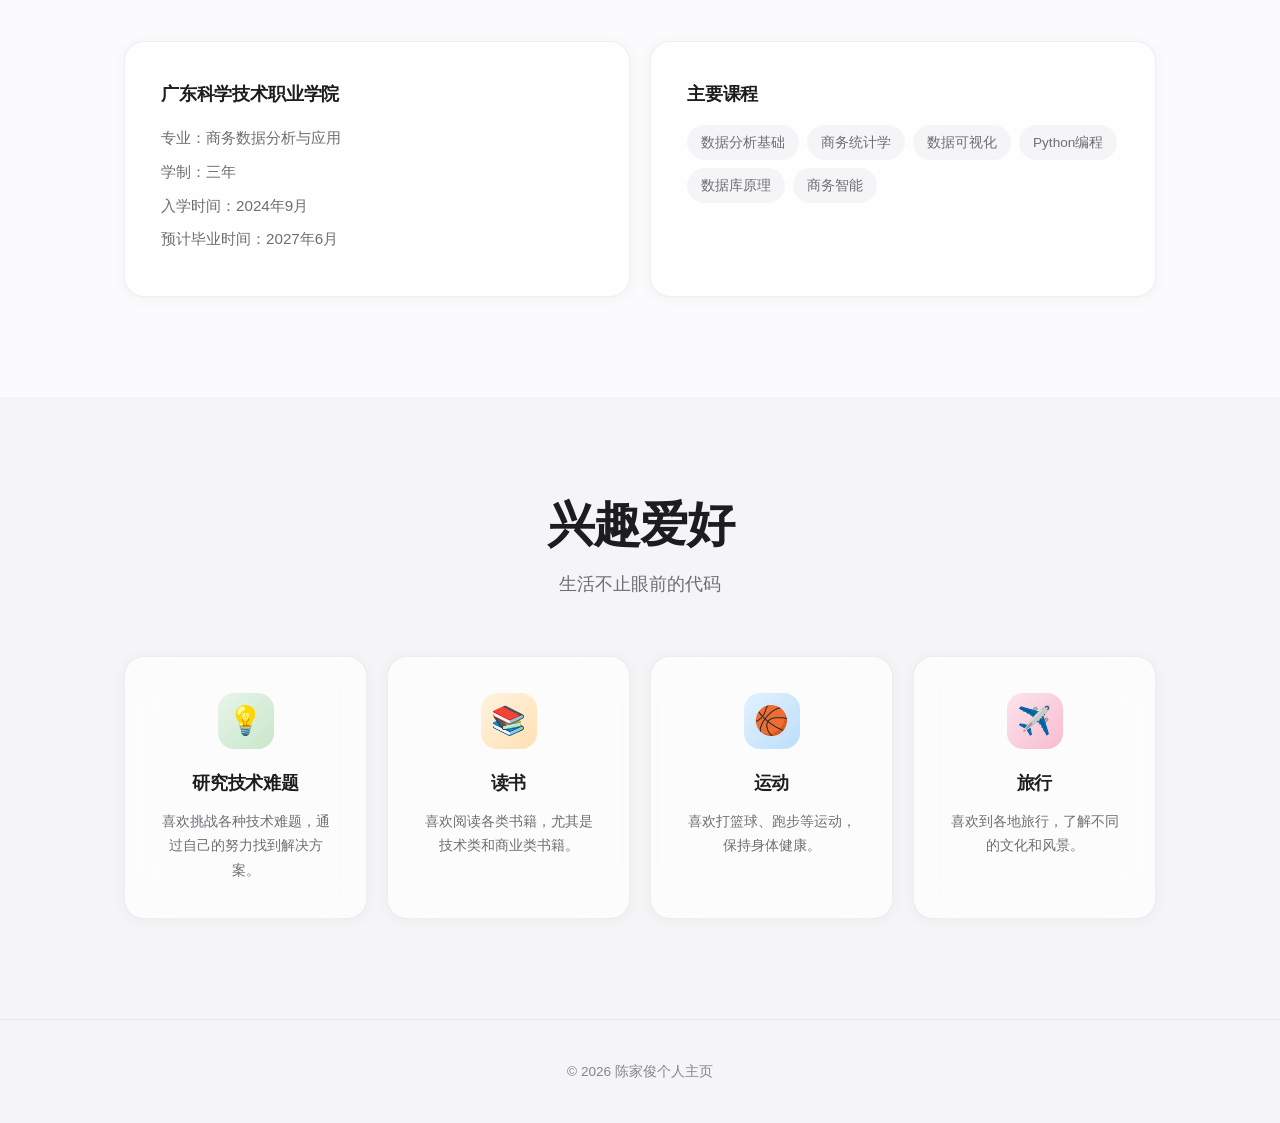
==== commit 0faeba3e: "chore: 将姓名从陈同学改为陈家俊" ====
--- a/index.html
+++ b/index.html
@@ -3,14 +3,14 @@
 <head>
     <meta charset="UTF-8">
     <meta name="viewport" content="width=device-width, initial-scale=1.0">
-    <title>陈同学 - 个人主页</title>
+    <title>陈家俊 - 个人主页</title>
     <link rel="stylesheet" href="style.css">
 </head>
 <body>
     <!-- 页面顶部 -->
     <header class="header">
         <div class="header-content">
-            <h1 class="title">陈同学</h1>
+            <h1 class="title">陈家俊</h1>
             <p class="subtitle">技术分析达人 · 全国技术分析大赛冠军</p>
         </div>
     </header>
@@ -47,7 +47,7 @@
             <h2 class="section-title">个人介绍</h2>
             <p class="section-subtitle">一个热爱技术与数据的探索者</p>
             <div class="about-content fade-in">
-                <p>我是陈同学，来自美丽的海滨城市汕头。目前就读于广东科学技术职业学院，是一名商务数据分析与应用专业的学生。</p>
+                <p>我是陈家俊，来自美丽的海滨城市汕头。目前就读于广东科学技术职业学院，是一名商务数据分析与应用专业的学生。</p>
                 <p>我对技术分析有着浓厚的兴趣，擅长通过数据分析解决实际问题。在学习过程中，我不断挑战自我，积极参与各类技术分析竞赛，并在全国技术分析大赛中获得冠军。</p>
                 <p>我热爱研究技术难题，喜欢通过自己的努力找到解决方案。未来，我希望能够将所学知识应用到实际工作中，为社会做出贡献。</p>
             </div>
@@ -178,7 +178,7 @@
     <!-- 页脚 -->
     <footer class="footer">
         <div class="container">
-            <p>© 2026 陈同学个人主页</p>
+            <p>© 2026 陈家俊个人主页</p>
         </div>
     </footer>
 
